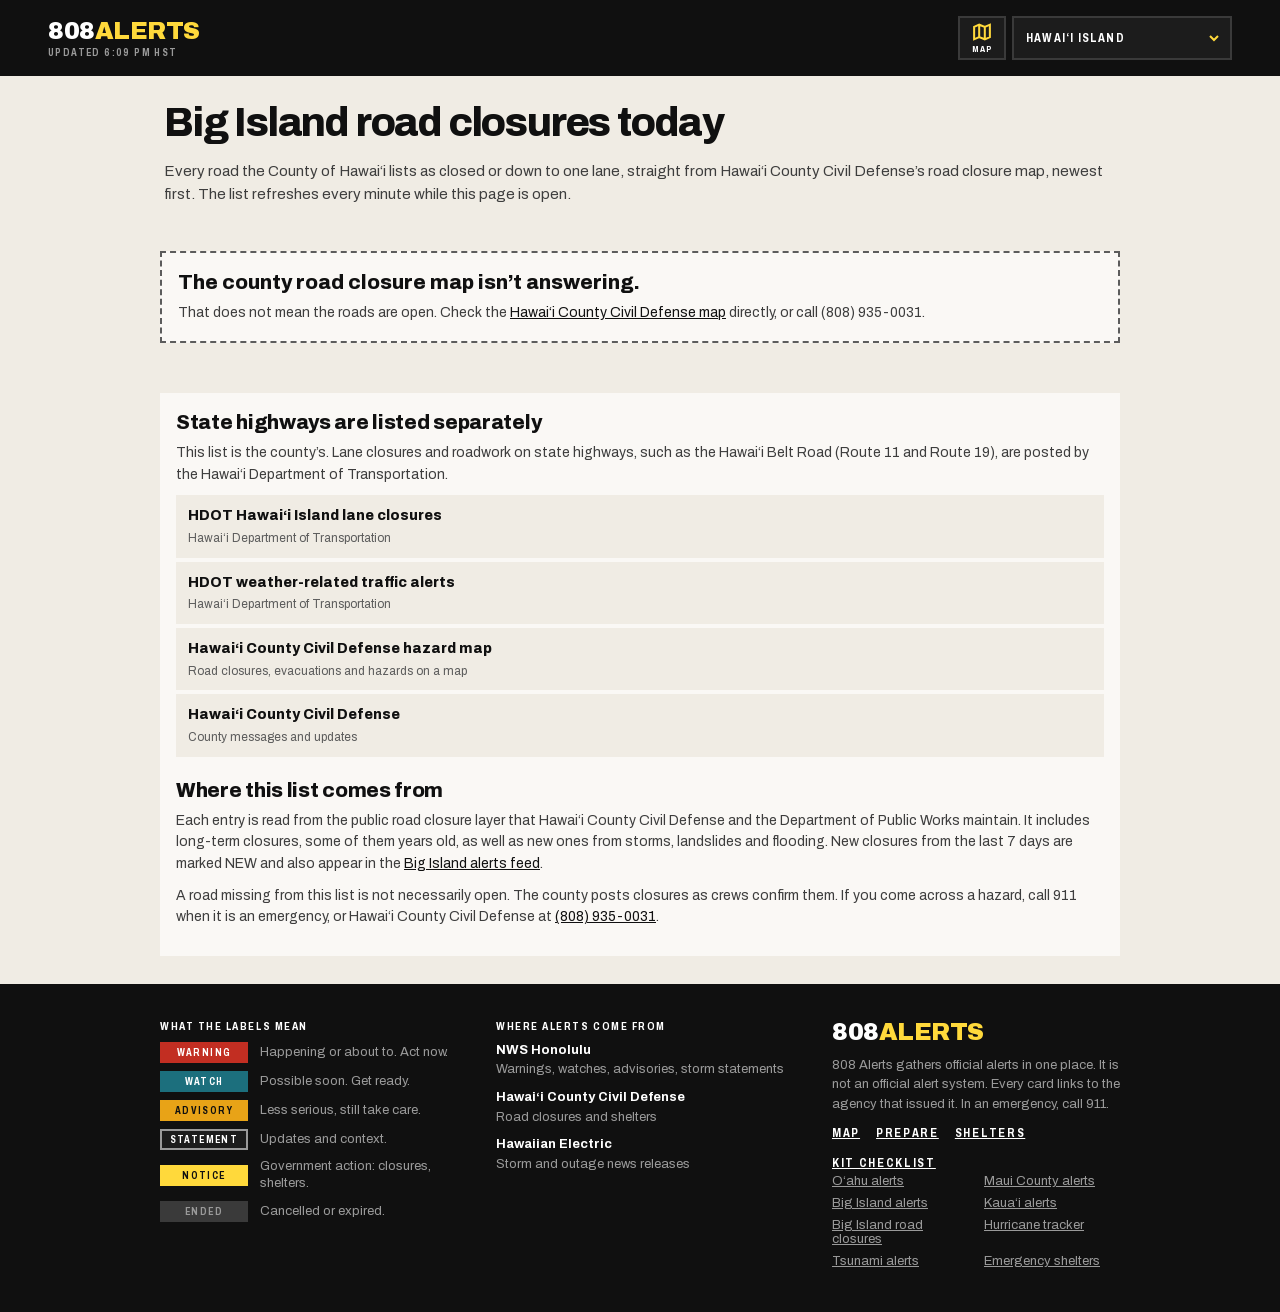
==== big-island-road-closures/index.html @ 9dc6ea48 "Add the home page hero: split-flap status word, NWS wind-window countdown, satellite loop, county bo" ====
<!doctype html>
<html lang="en" data-page="roads" data-island="HAW">
<head>
<meta charset="utf-8">
<meta name="viewport" content="width=device-width, initial-scale=1, viewport-fit=cover">
<title>Big Island Road Closures Today: Live List (Hawaiʻi Island) · 808 Alerts</title>
<meta name="description" content="Big Island road closures today: every road Hawaiʻi County lists as closed or down to one lane, with reasons, locations and alternate routes, updated live from Hawaiʻi County Civil Defense.">
<meta name="theme-color" content="#101010">
<link rel="canonical" href="https://808alerts.com/big-island-road-closures/">
<link rel="icon" type="image/png" href="[data-uri]">
<meta property="og:image" content="https://808alerts.com/og-image.png">
<meta property="og:type" content="website">
<meta property="og:site_name" content="808 Alerts">
<meta property="og:url" content="https://808alerts.com/big-island-road-closures/">
<meta property="og:title" content="Big Island Road Closures Today: Live List (Hawaiʻi Island) · 808 Alerts">
<meta property="og:description" content="Big Island road closures today: every road Hawaiʻi County lists as closed or down to one lane, with reasons, locations and alternate routes, updated live from Hawaiʻi County Civil Defense.">
<meta name="twitter:card" content="summary">
<meta name="twitter:title" content="Big Island Road Closures Today: Live List (Hawaiʻi Island) · 808 Alerts">
<meta name="twitter:description" content="Big Island road closures today: every road Hawaiʻi County lists as closed or down to one lane, with reasons, locations and alternate routes, updated live from Hawaiʻi County Civil Defense.">
<meta name="twitter:image" content="https://808alerts.com/og-image.png">
<script type="application/ld+json">
{"@context": "https://schema.org", "@type": "WebPage", "name": "Big Island road closures today", "url": "https://808alerts.com/big-island-road-closures/", "description": "Big Island road closures today: every road Hawaiʻi County lists as closed or down to one lane, with reasons, locations and alternate routes, updated live from Hawaiʻi County Civil Defense.", "inLanguage": "en"}
</script>
<style>
@font-face{
  font-family:Archivo;
  font-style:normal;
  font-weight:400 900;
  font-stretch:77% 100%;
  font-display:swap;
  src:url([data-uri]) format("woff2");
}
:root{
  --ink:#101010;--ink2:#1c1c1c;--surface:#faf8f5;--surface2:#f0ece4;--line:#e6e1d9;
  --accent:#ffd93b;--warn:#c22e22;--advis:#e8a317;--watch:#1c6f7d;
  --muted:#9a9a9a;--muted3:#5c5c5c;--body:#3d3d3d;--land:#d6cfc2;--edge:#3a3a3a;
}
*{box-sizing:border-box}
html{-webkit-text-size-adjust:100%}
body{margin:0;background:var(--surface2);color:var(--ink);font-family:Archivo,system-ui,-apple-system,"Segoe UI",sans-serif;font-stretch:100%}
a{color:var(--ink)}
button,select{font:inherit;color:inherit;cursor:pointer}
:focus-visible{outline:2px solid var(--accent);outline-offset:2px}
.sr{position:absolute;width:1px;height:1px;overflow:hidden;clip:rect(0 0 0 0);white-space:nowrap}
.n{font-stretch:77%;font-weight:700;letter-spacing:.14em}
[hidden]{display:none!important}

/* header */
.bar{background:var(--ink);padding:12px 16px;display:flex;align-items:center;justify-content:space-between;gap:12px;position:sticky;top:0;z-index:5}
.brand{display:flex;flex-direction:column;gap:5px;text-decoration:none}
.wm{font-weight:900;font-size:20px;letter-spacing:-.02em;line-height:1}
.wm b{color:#fff;font-weight:900}.wm i{color:var(--accent);font-style:normal}
.upd{font-size:10px;color:var(--muted);line-height:1}
.hr{display:flex;align-items:center;gap:6px}
.mapbtn{min-height:44px;min-width:48px;padding:0 10px;border:2px solid var(--edge);background:var(--ink2);color:#fff;text-decoration:none;display:flex;flex-direction:column;align-items:center;justify-content:center;gap:3px;font-size:9px;letter-spacing:.12em}
.mapbtn svg{color:var(--accent)}
.mapbtn:hover{border-color:var(--accent)}
.pick{position:relative}
.pick select{appearance:none;-webkit-appearance:none;min-height:44px;width:152px;padding:0 34px 0 12px;background:var(--ink2);color:#fff;border:2px solid var(--edge);border-radius:0;font-stretch:77%;font-weight:700;font-size:12px;letter-spacing:.1em}
.pick svg{position:absolute;right:12px;top:50%;margin-top:-6px;pointer-events:none}
.back{min-height:44px;display:flex;align-items:center;gap:8px;color:#fff;text-decoration:none;font-size:12px}

/* banners */
.banner{background:var(--advis);color:var(--ink);padding:12px 16px;display:flex;flex-direction:column;gap:4px;font-size:13px;line-height:1.45}
.banner strong{font-weight:800;letter-spacing:.04em}
.banner a{font-weight:800}

/* feed */
main{padding:0 12px 28px;display:flex;flex-direction:column;gap:10px;max-width:960px;margin:0 auto}
.rule{display:flex;align-items:center;gap:10px;padding:14px 4px 0}
.rule span:first-child{font-size:11px;white-space:nowrap}
.rule span:last-child{flex-grow:1;height:2px;background:var(--ink);display:block}
.rule.red span:first-child{color:var(--warn)}.rule.red span:last-child{background:var(--warn)}
.group{display:flex;flex-direction:column;gap:10px}

.card{background:var(--surface);display:flex;flex-direction:column}
.card.ended{opacity:.62}
.card.ended h2{color:var(--muted3);text-decoration:line-through;text-decoration-thickness:2px}
.card.pin{outline:3px solid var(--warn);outline-offset:-3px}
.c-top{padding:12px 14px 0;display:flex;align-items:flex-start;justify-content:space-between;gap:12px}
.c-id{display:flex;flex-direction:column;gap:8px;min-width:0}
.c-ev{display:flex;flex-wrap:wrap;align-items:center;gap:8px}
.tag{padding:3px 7px;font-size:11px;border:2px solid transparent;line-height:1.1;display:inline-block}
.t-WARNING{background:var(--warn);color:#fff;border-color:var(--warn)}
.t-WATCH{background:var(--watch);color:#fff;border-color:var(--watch)}
.t-ADVISORY{background:var(--advis);color:var(--ink);border-color:var(--advis)}
.t-STATEMENT{background:var(--surface);color:var(--ink);border-color:var(--ink)}
.t-NOTICE{background:var(--ink);color:var(--accent);border-color:var(--ink)}
.t-ENDED{background:var(--line);color:var(--muted3);border-color:var(--line)}
.ev{font-weight:800;font-size:13px;text-transform:uppercase}
.when{font-size:12px;color:var(--muted3);display:flex;flex-wrap:wrap;align-items:center;gap:6px}
.when b{color:var(--ink);font-weight:800}
.stale{background:var(--advis);color:var(--ink);padding:2px 6px;font-size:10px;letter-spacing:.1em}
.loc{display:flex;flex-direction:column;align-items:flex-end;gap:4px;flex-shrink:0;width:100px;color:var(--ink);text-decoration:none}
.loc:hover svg{outline:2px solid var(--accent);outline-offset:2px}
.loc svg{display:block;width:96px;height:64px}
.loc span{font-size:9px;letter-spacing:.1em;line-height:1.2;text-align:right}
.c-body{padding:8px 14px 14px;display:flex;flex-direction:column;gap:8px}
.card h2{margin:0;font-weight:800;font-size:20px;line-height:1.15;letter-spacing:-.015em}
.card h2 a{color:inherit;text-decoration:none}
.card h2 a:hover{text-decoration:underline;text-decoration-thickness:2px}
.card p{margin:0;font-size:14px;line-height:1.5;color:var(--body)}
.area{font-size:12px;line-height:1.4;color:var(--muted3)}
.band{padding:9px 14px;font-size:13px;line-height:1.4}
.band b{font-weight:800}
.band.red{background:var(--warn);color:#fff}
.band.amb{background:var(--advis);color:var(--ink)}
.c-foot{border-top:2px solid var(--line);padding:10px 14px;display:flex;align-items:center;gap:10px}
.c-meta{display:flex;flex-direction:column;gap:2px;min-width:0}
.c-meta .ag{font-size:11px;letter-spacing:.12em}
.c-meta span{font-size:11px;color:var(--muted3)}
.c-meta .until{color:var(--ink);font-weight:700}
.src{margin-left:auto;min-height:40px;padding:0 12px;background:var(--accent);color:var(--ink);text-decoration:none;display:flex;align-items:center;gap:6px;font-weight:800;font-size:11px;letter-spacing:.08em;white-space:nowrap;border:0;border-radius:0}
.more{min-height:44px;margin-top:8px;background:transparent;border:2px solid var(--ink);border-radius:0;font-weight:800;font-size:12px;letter-spacing:.08em}
.note{padding:12px 4px 0;font-size:13px;line-height:1.5;color:var(--body)}

.empty{background:var(--surface);border:2px dashed var(--muted3);padding:18px 16px;display:flex;flex-direction:column;gap:8px;margin-top:12px}
.empty h2{margin:0;font-weight:800;font-size:20px;line-height:1.15}
.empty p{margin:0;font-size:14px;line-height:1.5;color:var(--body)}
.quiet{background:var(--surface);padding:22px 18px 20px;display:flex;flex-direction:column;gap:14px;margin-top:12px}
.quiet svg{width:100%;height:auto;max-width:420px}
.quiet .k{display:flex;align-items:center;gap:8px;color:var(--watch);font-size:11px}
.quiet .k i{width:10px;height:10px;background:var(--watch);display:block}
.quiet h2{margin:0;font-weight:800;font-size:30px;line-height:1.05;letter-spacing:-.03em}
.quiet p{margin:0;font-size:14px;line-height:1.5;color:var(--body)}
.loading{padding:40px 8px;font-size:14px;color:var(--muted3)}

.tiles{display:flex;flex-direction:column;gap:4px}
.tile{background:var(--surface);padding:16px;min-height:44px;display:flex;align-items:center;gap:12px;text-decoration:none;color:var(--ink)}
.tile span{display:flex;flex-direction:column;gap:3px;flex-grow:1}
.tile b{font-weight:800;font-size:17px;letter-spacing:-.01em}
.tile small{font-size:13px;color:var(--muted3);line-height:1.35}

/* detail */
.d-head{background:var(--surface);display:flex;flex-direction:column;margin-top:12px}
.d-in{padding:16px 16px 0;display:flex;flex-direction:column;gap:12px}
.d-head h1{margin:0;font-weight:800;font-size:28px;line-height:1.06;letter-spacing:-.03em}
.facts{display:grid;grid-template-columns:repeat(2,minmax(0,1fr));gap:10px 14px;font-size:13px;line-height:1.35}
.facts div{display:flex;flex-direction:column;gap:2px}
.facts span{font-size:10px;color:var(--muted3)}
.facts b{font-weight:800}
.d-head p{margin:0;font-size:15px;line-height:1.5;color:var(--body)}
.acts{padding:14px 16px 16px;display:grid;grid-template-columns:repeat(2,minmax(0,1fr));gap:6px}
.acts .src{margin:0;min-height:44px;justify-content:center;font-size:12px;grid-column:1/-1}
.mapl{min-height:44px;background:var(--surface);color:var(--ink);border:2px solid var(--ink);text-decoration:none;display:flex;align-items:center;justify-content:center;gap:8px;font-weight:800;font-size:12px;letter-spacing:.08em}
.share{min-height:44px;background:var(--ink);color:#fff;border:0;border-radius:0;display:flex;align-items:center;justify-content:center;gap:8px;font-weight:800;font-size:12px;letter-spacing:.08em}
.panel{background:var(--surface);padding:14px;display:flex;flex-direction:column;gap:14px}
.panel>p{margin:0;font-size:13px;line-height:1.45;color:var(--body)}
.zones{display:grid;grid-template-columns:repeat(2,minmax(0,1fr));gap:4px}
.zones button{min-height:52px;padding:8px 10px;border:2px solid var(--line);border-radius:0;background:var(--surface);text-align:left;display:flex;flex-direction:column;justify-content:center;gap:2px}
.zones button b{font-weight:800;font-size:12px;line-height:1.2}
.zones button span{font-size:9px;color:var(--muted3)}
.zones button[aria-pressed=true]{background:var(--ink);color:#fff;border-color:var(--ink)}
.zones button[aria-pressed=true] span{color:var(--accent)}
.threats{display:flex;flex-direction:column;border-top:2px solid var(--ink)}
.threats .zt{padding:12px 0 4px;display:flex;flex-direction:column;gap:2px}
.threats .zt b{font-weight:800;font-size:18px}
.threats .zt span{font-size:12px;color:var(--muted3)}
.thr{padding:12px 0;border-bottom:2px solid var(--line);display:flex;flex-direction:column;gap:6px}
.thr .h{display:flex;align-items:center;gap:10px}
.thr .h span:first-child{font-size:11px;flex-grow:1}
.bars{display:flex;gap:3px}
.bars i{width:18px;height:8px;display:block;background:var(--line)}
.bars i.on{background:var(--ink)}
.thr b{font-weight:800;font-size:15px}
.thr small{font-size:13px;line-height:1.4;color:var(--body)}
.fine{margin:0;font-size:12px;line-height:1.45;color:var(--muted3)}
.rows{background:var(--surface);padding:4px 14px;display:flex;flex-direction:column}
.rows div{padding:12px 0;border-bottom:2px solid var(--line);display:grid;grid-template-columns:76px minmax(0,1fr);gap:10px;font-size:14px;line-height:1.45}
.rows div:last-child{border-bottom:0}
.rows div>span:first-child{font-weight:800}
.rows .n{font-size:11px;padding-top:2px;font-weight:700}
.full{background:var(--surface);padding:0 14px}
.full summary{min-height:44px;display:flex;align-items:center;font-weight:800;font-size:12px;letter-spacing:.08em;cursor:pointer}
.full pre{white-space:pre-wrap;font-family:inherit;font-size:13px;line-height:1.5;color:var(--body);margin:0 0 14px}
.rel{background:var(--surface);padding:12px 14px;display:flex;flex-direction:column;gap:5px;text-decoration:none;color:var(--ink)}
.rel .h{display:flex;align-items:center;gap:8px}
.rel .h .tag{font-size:10px;padding:2px 6px}
.rel .h time{margin-left:auto;font-size:12px;color:var(--muted3)}
.rel b{font-size:14px;font-weight:700;line-height:1.3}

/* footer */
footer.site{background:var(--ink);color:var(--muted);padding:24px 20px 32px}
.f-in{max-width:960px;margin:0 auto;display:flex;flex-direction:column;gap:28px}
.f-in h3{margin:0 0 10px;font-size:11px;color:#fff;font-weight:700}
.legend{display:grid;grid-template-columns:88px minmax(0,1fr);gap:8px 12px;align-items:center;font-size:13px;line-height:1.35}
.legend .tag{font-size:10px;text-align:center}
.legend .t-STATEMENT{background:var(--ink2);color:#fff;border-color:var(--muted)}
.legend .t-NOTICE{background:var(--accent);color:var(--ink);border-color:var(--accent)}
.legend .t-ENDED{background:var(--edge);color:var(--muted);border-color:var(--edge)}
.srcs{display:flex;flex-direction:column;gap:10px;font-size:13px;line-height:1.35}
.srcs div{display:flex;flex-direction:column;gap:2px}
.srcs b{color:#fff;font-weight:700}
.about p{margin:12px 0;font-size:13px;line-height:1.5}
.links{display:flex;flex-wrap:wrap;gap:16px;font-size:12px}
.links a{color:#fff}
.more-l{display:grid;grid-template-columns:repeat(2,minmax(0,1fr));gap:8px 16px;font-size:13px;margin-top:4px}
.more-l a{color:var(--muted)}
.more-l a:hover{color:#fff}

@media (min-width:900px){
  .bar{padding:16px 48px}
  .wm{font-size:24px}
  .pick select{width:220px}
  main{padding:8px 0 40px;width:960px}
  .card{display:grid;grid-template-columns:124px minmax(0,1fr) 156px;grid-auto-rows:auto}
  .card .c-top{display:contents}
  .card .c-id{grid-column:1;grid-row:1/span 6;padding:18px 16px;border-right:2px solid var(--line);gap:10px}
  .card .c-ev{flex-direction:column;align-items:flex-start;order:2;gap:6px}
  .card .when{order:1;flex-direction:column;align-items:flex-start;gap:4px}
  .card .when b{font-size:20px;letter-spacing:-.01em;line-height:1;display:block;margin-bottom:4px}
  .card .when .dot{display:none}
  .card .loc{grid-column:3;grid-row:1/span 6;width:auto;padding:18px 16px;border-left:2px solid var(--line);align-items:center}
  .card .loc svg{width:132px;height:88px}
  .card .loc span{text-align:center;font-size:10px}
  .card .c-body,.card .band,.card .c-foot{grid-column:2}
  .card .c-foot{align-self:end}
  .card h2{font-size:24px}
  .card p{font-size:15px;line-height:1.55}
  .c-body{padding:18px 22px 16px;gap:10px}
  .band{padding:10px 22px}
  .c-foot{margin-top:auto;padding:10px 22px}
  .tiles{display:grid;grid-template-columns:repeat(3,minmax(0,1fr));gap:12px}
  .zones{grid-template-columns:repeat(4,minmax(0,1fr))}
  .detail main{width:720px}
  .f-in{display:grid;grid-template-columns:repeat(3,minmax(0,1fr));gap:48px}
  footer.site{padding:36px 48px 44px}
  .banner{padding:12px 48px}
}

/* SEO pass, 2026-09-24: page heading, about block, island guides, road closures */
.kick{max-width:960px;margin:0 auto;padding:14px 16px 0;font-size:10px;color:var(--muted3);font-weight:700}
.morel{font-size:13px;font-weight:700;color:var(--ink)}
.aboutfeed{max-width:960px;margin:8px auto 0;padding:0 12px}
.aboutfeed>div,.guide{background:var(--surface);padding:18px 16px}
.aboutfeed h2,.guide h2{margin:0 0 8px;font-weight:800;font-size:20px;letter-spacing:-.015em;line-height:1.15}
.aboutfeed p,.guide p{margin:0 0 10px;font-size:14px;line-height:1.55;color:var(--body)}
.aboutfeed p b{color:var(--ink)}
#now p{background:var(--surface2);padding:10px 12px;margin:12px 0 0}
.guide{max-width:960px;margin:10px auto 0;padding:18px 16px}
.guidewrap{max-width:960px;margin:0 auto;padding:0 12px 28px}
.guide h2{margin-top:22px}
.guide h2:first-child{margin-top:0}
.guide ul{margin:0 0 12px;padding-left:18px;font-size:14px;line-height:1.55;color:var(--body)}
.guide ul.links{list-style:none;padding:0;display:flex;flex-direction:column;gap:4px}
.guide ul.links li{background:var(--surface2);padding:10px 12px}
.guide ul.links a{font-weight:800;color:var(--ink);text-decoration:none;display:flex;flex-direction:column;gap:2px}
.guide ul.links a:hover{text-decoration:underline}
.guide .p{font-weight:400;font-size:12px;color:var(--muted3)}
.guide .meta{display:block;font-size:12px;color:var(--muted3);margin-top:3px}
.guide ul.links .meta a{display:inline;font-weight:400;color:var(--muted3);text-decoration:underline}
.guide .warnbox{background:var(--warn);color:#fff;padding:10px 12px;font-size:13px;line-height:1.45;margin:12px 0}
.guide .note{background:var(--surface2);padding:10px 12px}
.guide .cta{display:inline-flex;align-items:center;min-height:44px;padding:0 14px;background:var(--accent);color:var(--ink);font-weight:800;font-size:12px;letter-spacing:.08em;text-decoration:none;margin-top:6px}
.page{padding:12px 12px 28px}
.page>h1{margin:14px 4px 6px;font-weight:800;font-size:30px;line-height:1.05;letter-spacing:-.03em}
.page>.lead{margin:0 4px 14px;font-size:15px;line-height:1.5;color:var(--body)}
.count{margin:0 4px 10px;font-size:13px;color:var(--body)}
.roads{display:flex;flex-direction:column;gap:6px}
.road{background:var(--surface);padding:14px;display:flex;flex-direction:column;gap:6px}
.road.new{outline:2px solid var(--ink);outline-offset:-2px}
.r-h{display:flex;flex-wrap:wrap;align-items:center;gap:6px}
.r-h .dist{font-size:10px;color:var(--muted3);margin-left:4px}
.road h2{margin:0;font-weight:800;font-size:18px;line-height:1.2;display:flex;flex-direction:column;gap:2px}
.road h2 span{font-weight:600;font-size:14px;color:var(--body)}
.road p{margin:0;font-size:14px;line-height:1.45;color:var(--body)}
.road .alt{font-size:13px;color:var(--muted3)}
.road .since{font-size:12px;color:var(--muted3)}
@media (min-width:900px){
  .kick{padding:18px 0 0}
  .aboutfeed,.guidewrap{padding-left:0;padding-right:0}
  .page{width:960px;margin:0 auto;padding:12px 0 40px}
  .page>h1{font-size:40px}
  .roads{display:grid;grid-template-columns:repeat(2,minmax(0,1fr));gap:10px}
}
.road .onmap{font-size:13px;font-weight:700;color:var(--ink)}

/* Hero, 2026-11-02: split-flap status word, NWS wind-window countdown,
   GOES-West satellite loop, county board. Design: docs/hero-design/. */
.hero{background:var(--ink);color:var(--surface)}
.h-st{padding:24px 16px 28px}
.h-in{container-type:inline-size;display:flex;flex-direction:column;gap:16px;max-width:680px}
.h-k{display:flex;align-items:center;gap:8px;font-size:11px;color:#bdb6aa}
.h-k i{width:10px;height:10px;display:block;background:#5c5c5c}
.hw{margin:0}
.flaps{display:grid;grid-template-columns:repeat(var(--n),minmax(0,72px));gap:4px}
.fl{position:relative;display:flex;align-items:center;justify-content:center;font-weight:800;font-stretch:77%;line-height:1;background:#2b2b2b;color:var(--surface)}
.fl::after{content:"";position:absolute;left:0;right:0;top:50%;height:2px;margin-top:-1px;background:var(--ink);opacity:.45}
.flaps .gap{display:block}
.hw .fl{aspect-ratio:72/112;font-size:min(92px,calc((100cqw - (var(--n) - 1) * 4px) / var(--n) * 1.25))}
.lv-WARNING .fl,.h-k i.lv-WARNING{background:var(--warn);color:#fff}
.lv-WATCH .fl,.h-k i.lv-WATCH{background:var(--watch);color:#fff}
.lv-ADVISORY .fl,.lv-UNKNOWN .fl,.h-k i.lv-ADVISORY,.h-k i.lv-UNKNOWN{background:var(--advis);color:var(--ink)}
.lv-STATEMENT .fl,.h-k i.lv-STATEMENT{background:var(--surface);color:var(--ink)}
.h-k i.lv-QUIET{background:var(--surface)}
.lv-CHECKING .fl{color:var(--muted)}
.h-sum{margin:0;font-size:19px;line-height:1.3;font-weight:600}
.h-chk{margin:0;font-size:13px;line-height:1.5;color:#bdb6aa}
.h-chk a{color:var(--accent)}
.h-cd{border-top:2px solid #333;padding-top:18px;display:flex;flex-direction:column;gap:12px}
.h-cdl{font-size:11px;line-height:1.4;color:var(--accent)}
.h-cdn{display:flex;align-items:flex-end;gap:8px}
.cdf{grid-template-columns:repeat(var(--n),40px);gap:3px}
.cdf .fl{height:56px;font-size:46px;background:var(--accent);color:var(--ink)}
.cdf .fl::after{opacity:.3}
.h-cdn .u{font-size:14px;padding-bottom:4px}
.h-cdnote{margin:0;font-size:12px;line-height:1.5;color:#bdb6aa}
.h-ready{display:flex;flex-wrap:wrap;gap:8px}
.h-ready a{min-height:44px;padding:0 16px;display:inline-flex;align-items:center;border:2px solid var(--accent);color:var(--accent);text-decoration:none;font-size:12px}
.h-ready a.pri,.h-btns .pri{background:var(--accent);color:var(--ink)}
.h-sat{margin:0;position:relative;height:260px;background:#0b1a2a;overflow:hidden}
.frames img{position:absolute;top:0;left:0;width:100%;height:100%;object-fit:cover;opacity:0;transition:opacity .6s linear}
.frames img.on{opacity:1}
.h-chip{position:absolute;top:12px;left:12px;background:var(--ink);color:var(--surface);padding:7px 10px;font-size:10px;display:flex;gap:6px;align-items:center}
.h-chip i{width:7px;height:7px;background:var(--accent);display:block}
.h-bar{position:absolute;left:12px;right:12px;bottom:12px;display:flex;justify-content:space-between;align-items:flex-end;gap:8px}
.h-time{background:var(--ink);padding:6px 10px;display:flex;flex-direction:column;gap:1px;min-width:0}
.h-time b{font-size:13px;font-weight:800}
.h-time span{font-size:10px;color:#bdb6aa}
.h-btns{display:flex;gap:6px;flex-shrink:0}
.h-btns button,.h-btns a{min-height:44px;padding:0 12px;display:inline-flex;align-items:center;background:var(--ink);color:var(--accent);border:2px solid var(--accent);border-radius:0;text-decoration:none;font-size:11px}
.h-btns a.pri{display:none}
.cty{max-width:1200px;margin:0 auto;padding:4px 12px 0}
.cty-g{display:flex;flex-direction:column;gap:6px;margin-top:10px}
.ct{background:var(--surface);border:2px solid var(--ink);text-decoration:none;color:var(--ink);display:grid;grid-template-columns:72px minmax(0,1fr);grid-template-areas:"svg h" "svg mf" "svg d";column-gap:12px;row-gap:6px;padding:12px}
.ct:hover,.ct.cur{box-shadow:inset 0 -6px 0 var(--accent)}
.ct-h{grid-area:h;display:flex;justify-content:space-between;gap:8px;font-size:12px;font-weight:800}
.ct svg{grid-area:svg;width:72px;height:56px;align-self:center}
.mf{grid-area:mf}
.mf .flaps{grid-template-columns:repeat(var(--n),17px);gap:2px}
.mf .fl{height:26px;font-size:19px}
.mf .fl::after{height:1px;opacity:.25}
.mf.lv-NONE .fl,.mf.lv-CHECKING .fl{background:var(--line);color:var(--ink)}
.ct-d{grid-area:d;display:flex;flex-direction:column;gap:2px}
.ct-d b{font-size:14px;line-height:1.35;font-weight:700}
.ct-d span{font-size:12px;color:var(--muted3)}
@media (prefers-reduced-motion:reduce){.frames img{transition:none}}
@media (min-width:900px){
  .hero{display:grid;grid-template-columns:minmax(0,52fr) minmax(0,48fr);min-height:600px}
  .h-st{padding:48px 56px 48px 48px}
  .h-in{gap:24px}
  .flaps{gap:6px}
  .hw .fl{font-size:min(92px,calc((100cqw - (var(--n) - 1) * 6px) / var(--n) * 1.25))}
  .h-k{font-size:12px}
  .h-sum{font-size:24px}
  .h-chk{font-size:14px}
  .h-cdl{font-size:12px}
  .cdf{grid-template-columns:repeat(var(--n),52px);gap:4px}
  .cdf .fl{height:72px;font-size:60px}
  .h-cdn .u{font-size:16px;padding-bottom:6px}
  .h-cdnote{font-size:13px}
  .h-sat{height:auto;min-height:600px}
  .h-chip{top:20px;left:20px;font-size:11px;padding:9px 12px}
  .h-bar{left:20px;right:20px;bottom:20px}
  .h-time b{font-size:15px}
  .h-btns button,.h-btns a{padding:0 16px;font-size:12px}
  .h-btns a.pri{display:inline-flex}
  .cty{padding:32px 48px 0}
  .cty-g{display:grid;grid-template-columns:repeat(4,minmax(0,1fr));gap:12px}
  .ct{grid-template-columns:minmax(0,1fr);grid-template-areas:"h" "svg" "mf" "d";row-gap:14px;padding:18px}
  .ct-h{font-size:14px}
  .ct svg{width:100%;height:96px}
  .mf .flaps{grid-template-columns:repeat(var(--n),20px)}
  .mf .fl{height:30px;font-size:22px}
}
.threats .zt span a{color:var(--muted3)}

</style>
</head>
<body>
<header class="bar">
<a class="brand" href="/" aria-label="808 Alerts home">
<span class="wm"><b>808</b><i>ALERTS</i></span>
<span class="upd n" id="upd">CHECKING…</span>
</a>
<a class="back n" id="back" href="/" hidden><svg width="14" height="14" viewBox="0 0 16 16" fill="none" stroke="#ffd93b" stroke-width="2" aria-hidden="true"><path d="M10 3L5 8l5 5"/></svg>ALL ALERTS</a>
<div class="hr">
<a class="mapbtn n" id="mapbtn" href="/map/" aria-label="Open the map"><svg width="18" height="18" viewBox="0 0 16 16" fill="none" stroke="currentColor" stroke-width="1.8" aria-hidden="true"><path d="M1 3.5l4.5-2 5 2 4.5-2v11l-4.5 2-5-2-4.5 2z M5.5 1.5v11 M10.5 3.5v11"/></svg>MAP</a>
<div class="pick" id="pick">
<label class="sr" for="island">Show alerts for</label>
<select id="island">
<option value="ALL">ALL ISLANDS</option>
<option value="KAU">KAUAʻI</option>
<option value="OAH">OʻAHU</option>
<option value="MAUCO">MAUI COUNTY</option>
<option value="HAW">HAWAIʻI ISLAND</option>
</select>
<svg width="12" height="12" viewBox="0 0 12 12" fill="none" stroke="#ffd93b" stroke-width="2" aria-hidden="true"><path d="M2 4l4 4 4-4"/></svg>
</div>
</div>
</header>
<div id="feedwrap">
<main class="page">
<h1>Big Island road closures today</h1>
<p class="lead">Every road the County of Hawaiʻi lists as closed or down to one lane, straight from Hawaiʻi County Civil Defense’s road closure map, newest first. The list refreshes every minute while this page is open.</p>
<div id="banners"></div>
<div id="roads"><!--SSR:ROADS--><div class="loading">Loading the county road closure list…</div><!--/SSR:ROADS--></div>
</main>
<div class="guidewrap"><section class="guide">
<h2>State highways are listed separately</h2>
<p>This list is the county’s. Lane closures and roadwork on state highways, such as the Hawaiʻi Belt Road (Route 11 and Route 19), are posted by the Hawaiʻi Department of Transportation.</p>
<ul class="links">
<li><a href="https://hidot.hawaii.gov/highways/roadwork/hawaii/" target="_blank" rel="noopener">HDOT Hawaiʻi Island lane closures<span class="p">Hawaiʻi Department of Transportation</span></a></li>
<li><a href="https://hidot.hawaii.gov/weather-traffic/" target="_blank" rel="noopener">HDOT weather-related traffic alerts<span class="p">Hawaiʻi Department of Transportation</span></a></li>
<li><a href="https://www.arcgis.com/apps/dashboards/5865229bcba74020992b372ef18b6f17" target="_blank" rel="noopener">Hawaiʻi County Civil Defense hazard map<span class="p">Road closures, evacuations and hazards on a map</span></a></li>
<li><a href="https://www.hawaiicounty.gov/departments/civil-defense" target="_blank" rel="noopener">Hawaiʻi County Civil Defense<span class="p">County messages and updates</span></a></li>
</ul>
<h2>Where this list comes from</h2>
<p>Each entry is read from the public road closure layer that Hawaiʻi County Civil Defense and the Department of Public Works maintain. It includes long-term closures, some of them years old, as well as new ones from storms, landslides and flooding. New closures from the last 7 days are marked NEW and also appear in the <a href="/hawaii-island-alerts/">Big Island alerts feed</a>.</p>
<p>A road missing from this list is not necessarily open. The county posts closures as crews confirm them. If you come across a hazard, call 911 when it is an emergency, or Hawaiʻi County Civil Defense at <a href="tel:8089350031">(808) 935-0031</a>.</p>
</section></div>
</div>
<div id="detail" hidden></div>
<footer class="site">
<div class="f-in">
<div>
<h3 class="n">WHAT THE LABELS MEAN</h3>
<div class="legend">
<span class="tag n t-WARNING">WARNING</span><span>Happening or about to. Act now.</span>
<span class="tag n t-WATCH">WATCH</span><span>Possible soon. Get ready.</span>
<span class="tag n t-ADVISORY">ADVISORY</span><span>Less serious, still take care.</span>
<span class="tag n t-STATEMENT">STATEMENT</span><span>Updates and context.</span>
<span class="tag n t-NOTICE">NOTICE</span><span>Government action: closures, shelters.</span>
<span class="tag n t-ENDED">ENDED</span><span>Cancelled or expired.</span>
</div>
</div>
<div>
<h3 class="n">WHERE ALERTS COME FROM</h3>
<div class="srcs">
<div><b>NWS Honolulu</b><span>Warnings, watches, advisories, storm statements</span></div>
<div><b>Hawaiʻi County Civil Defense</b><span>Road closures and shelters</span></div>
<div><b>Hawaiian Electric</b><span>Storm and outage news releases</span></div>
</div>
</div>
<div class="about">
<span class="wm"><b>808</b><i>ALERTS</i></span>
<p>808 Alerts gathers official alerts in one place. It is not an official alert system. Every card links to the agency that issued it. In an emergency, call 911.</p>
<div class="links n"><a href="/map/">MAP</a><a href="/hurricane-preparation-hawaii/">PREPARE</a><a href="/emergency-shelters-hawaii/">SHELTERS</a><a href="/hurricane-kit-checklist/">KIT CHECKLIST</a></div>
<nav class="more-l" aria-label="More from 808 Alerts"><a href="/oahu-alerts/">Oʻahu alerts</a><a href="/maui-alerts/">Maui County alerts</a><a href="/hawaii-island-alerts/">Big Island alerts</a><a href="/kauai-alerts/">Kauaʻi alerts</a><a href="/big-island-road-closures/">Big Island road closures</a><a href="/hurricane-tracker-hawaii/">Hurricane tracker</a><a href="/hawaii-tsunami-alerts/">Tsunami alerts</a><a href="/emergency-shelters-hawaii/">Emergency shelters</a></nav>
</div>
</div>
</footer>
<script>
(function () {
'use strict';

/* ---------- constants ---------- */
var TZ = 'Pacific/Honolulu';
var NWS_BASE = 'https://api.weather.gov';
var NWS_PAGE = 'https://www.weather.gov/hfo/';
var WORKER = 'https://808alerts-api.shauna-coy.workers.dev';
var HCCDA = 'https://services1.arcgis.com/C2LPusZs5OXNGFDn/arcgis/rest/services';
var HCCDA_DASH = 'https://www.arcgis.com/apps/dashboards/5865229bcba74020992b372ef18b6f17';
var HCCDA_PAGE = 'https://www.hawaiicounty.gov/departments/civil-defense';
/* The county's public Hazard Impact Map (the web map behind the dashboard above),
   opened in ArcGIS Map Viewer at a given spot: the closest official view of one
   closure or shelter, since the county publishes no page per item. */
var HCCDA_WEBMAP = '5a3b24e3f64c4ababdeecfadb9bdb9f8';
function countyMapAt(lon, lat, level) {
  return 'https://www.arcgis.com/apps/mapviewer/index.html?webmap=' + HCCDA_WEBMAP + '&center=' + (+lon).toFixed(5) + ',' + (+lat).toFixed(5) + '&level=' + (level || 15);
}
/* NWS publishes the text of every product it issues. The alert names its product
   (AWIPS id, e.g. TCVHFO for a hurricane watch), which gives a page with exactly
   what NWS issued. It shows the latest issuance of that product, so it is only
   used while the alert is still in effect. */
function nwsProductURL(awips) {
  var m = /^([A-Z0-9]{3})(HFO)$/.exec(awips || '');
  return m ? 'https://forecast.weather.gov/product.php?site=HFO&issuedby=HFO&product=' + m[1] : '';
}
var ZONE_COUNTY = { HAW: 'HIC001', OAH: 'HIC003', KAU: 'HIC007', NII: 'HIC007', MAU: 'HIC009', MOL: 'HIC009', LAN: 'HIC009', KAH: 'HIC009' };
function nwsZoneURL(zone) {
  var isl = (Z[zone] || [])[0];
  return /^HIZ/.test(zone) && isl ? 'https://forecast.weather.gov/showsigwx.php?warnzone=' + zone + '&warncounty=' + ZONE_COUNTY[isl] : '';
}
var WEEK = 7 * 864e5;
var REFRESH = 60e3;
var HISTORY_REFRESH = 10 * 60e3;
var SHELTER_STALE = 6 * 36e5;

var ISL_ORDER = ['NII', 'KAU', 'OAH', 'MOL', 'LAN', 'MAU', 'KAH', 'HAW'];
var ISL_NAME = { NII: 'NIʻIHAU', KAU: 'KAUAʻI', OAH: 'OʻAHU', MOL: 'MOLOKAʻI', LAN: 'LĀNAʻI', MAU: 'MAUI', KAH: 'KAHOʻOLAWE', HAW: 'HAWAIʻI ISLAND' };
var FILTER_NAME = { ALL: 'All islands', KAU: 'Kauaʻi', OAH: 'Oʻahu', MAUCO: 'Maui County', HAW: 'Hawaiʻi Island' };
var FILTER_PAGE = { ALL: '/', KAU: '/kauai-alerts/', OAH: '/oahu-alerts/', MAUCO: '/maui-alerts/', HAW: '/hawaii-island-alerts/' };
var FILTER_ISL = { KAU: ['KAU', 'NII'], OAH: ['OAH'], MAUCO: ['MAU', 'MOL', 'LAN', 'KAH'], HAW: ['HAW'] };
var COUNTY_AGENCY = {
  KAU: ['Kauaʻi Emergency Management Agency', 'https://www.kauai.gov/Government/Departments-Agencies/Emergency-Management-Agency'],
  OAH: ['Honolulu Department of Emergency Management', 'https://www.honolulu.gov/dem/'],
  MAUCO: ['Maui Emergency Management Agency', 'https://www.mauicounty.gov/2921/Emergency-Management-Agency'],
  HAW: ['Hawaiʻi County Civil Defense', HCCDA_PAGE]
};

/* NWS zone and county codes to islands. Verified against api.weather.gov/zones on 2026-09-23. */
var Z = {};
function zset(codes, isl) { codes.forEach(function (c) { Z[c] = isl; }); }
zset(['HIZ001'], ['NII']);
zset(['HIZ003', 'HIZ004', 'HIZ029', 'HIZ030', 'HIZ031'], ['KAU']);
zset(['HIZ006', 'HIZ007', 'HIZ009', 'HIZ010', 'HIZ011', 'HIZ032', 'HIZ033', 'HIZ034', 'HIZ035', 'HIZ036'], ['OAH']);
zset(['HIZ037', 'HIZ038', 'HIZ039', 'HIZ040', 'HIZ041'], ['MOL']);
zset(['HIZ015', 'HIZ042', 'HIZ043', 'HIZ044'], ['LAN']);
zset(['HIZ016'], ['KAH']);
zset(['HIZ017', 'HIZ018', 'HIZ022', 'HIZ045', 'HIZ046', 'HIZ047', 'HIZ048', 'HIZ049', 'HIZ050'], ['MAU']);
zset(['HIZ023', 'HIZ026', 'HIZ027', 'HIZ028', 'HIZ051', 'HIZ052', 'HIZ053', 'HIZ054'], ['HAW']);
zset(['HIC001'], ['HAW']); zset(['HIC003'], ['OAH']); zset(['HIC005'], ['MOL']);
zset(['HIC007'], ['KAU', 'NII']); zset(['HIC009'], ['MAU', 'MOL', 'LAN', 'KAH']);
zset(['PHZ110', 'PHZ111', 'PHZ112'], ['KAU', 'NII']); zset(['PHZ113'], ['KAU', 'OAH']);
zset(['PHZ114', 'PHZ115'], ['OAH']); zset(['PHZ116'], ['OAH', 'MOL']);
zset(['PHZ117', 'PHZ118'], ['MAU', 'MOL', 'LAN', 'KAH']); zset(['PHZ119'], ['MAU']);
zset(['PHZ120'], ['MAU', 'MOL']); zset(['PHZ121'], ['MAU', 'HAW']);
zset(['PHZ122', 'PHZ123', 'PHZ124'], ['HAW']);

/* Hawaiian spellings for place names the feeds publish without diacritics. */
var PLACES = [
  ['Mamalahoa', 'Māmalahoa'], ['Ookala', 'ʻŌʻōkala'], ['Pahoa', 'Pāhoa'], ['Naalehu', 'Nāʻālehu'], ['Pahala', 'Pāhala'],
  ['Milolii', 'Miloliʻi'], ['Waikoloa', 'Waikōloa'], ['Mahukona', 'Māhukona'], ['Hawi', 'Hāwī'], ['Honokaa', 'Honokaʻa'],
  ['Keaau', 'Keaʻau'], ['Kau', 'Kaʻū'], ['Hamakua', 'Hāmākua'], ['Waipio', 'Waipiʻo'], ['Laupahoehoe', 'Laupāhoehoe'],
  ['Kaalaiki', 'Kaʻalāiki'], ['Kahoolawe', 'Kahoʻolawe'], ['Lanai', 'Lānaʻi'], ['Molokai', 'Molokaʻi'], ['Kauai', 'Kauaʻi'],
  ['Oahu', 'Oʻahu'], ['Niihau', 'Niʻihau'], ['Haleakala', 'Haleakalā'], ['Kipahulu', 'Kīpahulu'], ['Waianae', 'Waiʻanae'],
  ['Koolau', 'Koʻolau'], ['Ewa', 'ʻEwa']
];
function place(s) {
  if (!s) return s;
  PLACES.forEach(function (p) { s = s.replace(new RegExp('\\b' + p[0] + '\\b', 'g'), p[1]); });
  return s;
}

var ISL_PATHS = {"HAW":"M116.8 75.2L117.0 74.1L118.9 72.2L120.1 72.0L121.3 69.7L122.9 68.3L123.2 66.9L121.5 64.5L121.2 63.4L121.1 60.7L121.8 59.8L123.6 60.0L125.4 60.8L125.7 61.6L127.9 62.7L129.4 63.9L130.5 63.8L133.0 64.6L136.9 66.5L138.1 67.0L140.3 68.5L141.9 70.0L143.6 71.9L143.3 73.1L143.4 75.4L144.2 75.6L145.8 75.3L146.4 76.8L146.3 78.2L148.5 80.3L150.7 81.2L151.2 81.8L150.8 82.9L149.5 84.2L147.8 85.4L146.4 86.8L144.2 87.7L142.2 88.9L140.2 89.4L138.6 89.0L137.8 89.2L136.0 90.9L134.4 91.5L133.1 92.7L131.7 93.2L130.5 94.6L130.6 95.5L129.8 96.4L129.4 97.9L127.4 99.5L125.9 98.0L123.7 96.6L121.5 95.9L120.6 93.5L121.1 90.6L121.4 86.8L120.5 84.2L120.6 83.0L119.7 82.7L119.2 79.8L118.5 78.1L117.6 77.9L116.8 75.2Z","MAU":"M99.1 40.6L99.6 38.8L100.7 37.4L102.1 37.3L103.4 38.1L104.4 40.1L105.3 41.3L107.7 40.6L109.5 39.7L112.1 40.2L112.1 40.6L113.7 41.9L114.7 42.3L115.2 43.3L118.3 44.3L118.8 45.1L118.8 46.4L118.0 47.5L116.7 48.5L116.1 48.4L114.4 49.3L113.0 49.1L110.1 50.4L108.0 50.6L106.3 50.0L105.6 44.7L104.9 44.2L103.6 44.8L101.0 43.5L99.7 42.0L99.1 40.6Z","KAH":"M99.0 52.0L99.7 51.3L102.5 49.8L103.5 50.6L103.1 51.7L103.6 52.1L102.3 52.6L101.8 52.2L100.0 52.8L99.0 52.0Z","LAN":"M89.1 41.1L89.8 40.4L91.1 40.2L93.7 40.7L95.4 42.2L96.2 43.5L95.3 45.2L93.4 45.9L91.7 46.0L91.0 44.5L90.7 42.7L89.3 41.9L89.1 41.1Z","MOL":"M82.3 35.2L82.9 33.9L83.8 33.2L83.6 31.7L85.3 31.8L85.6 32.1L90.9 32.9L91.9 32.0L92.3 33.1L94.5 33.4L97.1 32.9L98.8 33.6L98.0 35.0L96.2 36.2L94.3 36.8L90.8 36.0L88.2 35.2L86.8 35.5L83.9 35.7L82.3 35.2Z","OAH":"M55.6 21.2L59.9 21.0L61.2 19.8L61.6 18.9L62.8 17.7L64.2 17.3L64.8 18.0L65.4 19.7L67.4 21.8L67.8 23.2L67.4 23.5L67.7 24.7L69.5 26.1L69.8 24.7L71.0 24.7L70.6 26.3L71.3 27.0L71.2 27.7L72.9 29.5L71.7 30.4L70.7 29.9L68.6 30.7L68.0 30.0L66.3 29.2L63.8 28.9L60.9 29.5L60.2 29.4L59.5 27.2L58.4 26.4L58.3 25.6L56.9 23.9L56.9 22.4L55.6 21.2Z","KAU":"M14.1 7.9L14.2 6.9L15.3 6.0L15.7 4.7L19.0 2.9L19.8 2.2L22.0 2.7L22.3 2.1L23.9 2.3L24.7 2.0L26.2 2.5L27.2 3.4L27.7 4.6L27.7 5.7L26.6 7.3L26.7 10.0L26.3 10.7L23.5 12.7L22.7 12.3L19.2 12.0L17.4 10.2L15.0 9.5L14.1 7.9Z","NII":"M1.5 13.3L1.9 12.2L3.1 11.1L4.9 9.9L5.1 9.0L6.2 8.7L6.4 9.5L5.9 11.0L6.1 11.9L4.2 12.6L2.6 15.0L1.4 14.3L1.5 13.3Z"}
;

var TROPICAL_DEF = {
  'Hurricane Warning': 'Hurricane conditions are expected within the warning area. Rush preparations to completion.',
  'Hurricane Watch': 'Hurricane conditions are possible within the watch area. Get ready now.',
  'Tropical Storm Warning': 'Tropical storm conditions are expected within the warning area.',
  'Tropical Storm Watch': 'Tropical storm conditions are possible within the watch area.',
  'Storm Surge Warning': 'Life-threatening storm surge flooding is expected.',
  'Storm Surge Watch': 'Life-threatening storm surge flooding is possible.'
};
var IMPACT = { 'None': 0, 'Limited': 1, 'Elevated': 1, 'Significant': 2, 'Moderate': 2, 'Extensive': 3, 'High': 3, 'Devastating': 4, 'Catastrophic': 4, 'Devastating to Catastrophic': 4, 'Extreme': 4 };

/* ---------- utilities ---------- */
function $(s) { return document.querySelector(s); }
function esc(s) { return String(s == null ? '' : s).replace(/[&<>"']/g, function (c) { return { '&': '&amp;', '<': '&lt;', '>': '&gt;', '"': '&quot;', "'": '&#39;' }[c]; }); }
function store(k, v) { try { if (v === undefined) { var r = localStorage.getItem(k); return r ? JSON.parse(r) : null; } localStorage.setItem(k, JSON.stringify(v)); } catch (e) { return null; } }
var fmtTime = new Intl.DateTimeFormat('en-US', { timeZone: TZ, hour: 'numeric', minute: '2-digit' });
var fmtDay = new Intl.DateTimeFormat('en-US', { timeZone: TZ, weekday: 'short', month: 'short', day: 'numeric' });
var fmtWd = new Intl.DateTimeFormat('en-US', { timeZone: TZ, weekday: 'short' });
var fmtKey = new Intl.DateTimeFormat('en-CA', { timeZone: TZ, year: 'numeric', month: '2-digit', day: '2-digit' });
function tm(t) { return fmtTime.format(new Date(t)); }
function dayKey(t) { return fmtKey.format(new Date(t)); }
function dayLabel(t) {
  var k = dayKey(t), now = Date.now();
  var lbl = fmtDay.format(new Date(t)).replace(',', '').toUpperCase();
  if (k === dayKey(now)) return 'TODAY · ' + lbl;
  if (k === dayKey(now - 864e5)) return 'YESTERDAY · ' + lbl;
  return lbl;
}
function whenShort(t) {
  return dayKey(t) === dayKey(Date.now()) ? tm(t) : fmtWd.format(new Date(t)) + ' ' + tm(t);
}
function ago(t) {
  var m = Math.round((Date.now() - t) / 6e4);
  if (m < 1) return 'just now';
  if (m < 60) return m + ' min ago';
  var h = Math.round(m / 60);
  if (h < 24) return h + ' hr ago';
  var d = Math.round(h / 24);
  return d === 1 ? '1 day ago' : d + ' days ago';
}
var FETCH_HEADERS = {};
function setFetchHeaders(h) { FETCH_HEADERS = h || {}; }
function fetchJSON(url, ms) {
  var ctl = typeof AbortController !== 'undefined' ? new AbortController() : null;
  var timer = setTimeout(function () { if (ctl) ctl.abort(); }, ms || 15000);
  var hd = { Accept: 'application/geo+json, application/json' }; for (var k in FETCH_HEADERS) hd[k] = FETCH_HEADERS[k];
  // The time limit covers the whole response, body included, and a hard race
  // backs up the abort: a feed that answers and then stalls must not hold a
  // page (or Cloudflare's server render) open.
  var limit = ms || 15000;
  var work = fetch(url, { signal: ctl ? ctl.signal : undefined, headers: hd })
    .then(function (r) { if (!r.ok) throw new Error('HTTP ' + r.status); return r.json(); });
  var cap = new Promise(function (_, rej) { setTimeout(function () { rej(new Error('timeout')); }, limit + 500); });
  return Promise.race([work, cap]).then(function (v) { clearTimeout(timer); return v; }, function (e) { clearTimeout(timer); throw e; });
}
function uniq(a) { return a.filter(function (v, i) { return a.indexOf(v) === i; }); }
function clip(s, n) {
  s = (s || '').trim();
  if (s.length <= n) return s;
  var cut = s.slice(0, n), dot = cut.lastIndexOf('. ');
  return (dot > n * 0.5 ? cut.slice(0, dot + 1) : cut.replace(/\s+\S*$/, '') + '…');
}
function unwrap(s) { return (s || '').replace(/\r/g, '').replace(/([^\n])\n(?!\n|\*|-)/g, '$1 ').replace(/[ \t]+/g, ' ').trim(); }

/* ---------- state ---------- */
var S = {
  island: 'ALL', showEnded: false,
  nws: { status: 'loading', at: 0, active: [], history: [], historyAt: 0 },
  roads: { status: 'loading', at: 0, items: [] },
  shelters: { status: 'loading', at: 0, items: [], edited: 0 },
  heco: { status: 'loading', at: 0, items: [] },
  cards: [], checkedAt: 0
};

/* ---------- NWS ---------- */
function trimFeature(f) {
  var p = f.properties;
  return {
    id: p.id, sent: Date.parse(p.sent), expires: p.expires ? Date.parse(p.expires) : 0, ends: p.ends ? Date.parse(p.ends) : 0,
    event: p.event, type: p.messageType, status: p.status, area: p.areaDesc, ugc: (p.geocode && p.geocode.UGC) || [],
    refs: (p.references || []).map(function (r) { return r.identifier; }),
    nhead: (p.parameters && p.parameters.NWSheadline && p.parameters.NWSheadline[0]) || '',
    awips: (p.parameters && p.parameters.AWIPSidentifier && p.parameters.AWIPSidentifier[0]) || '',
    headline: p.headline || '', desc: p.description || '', instr: p.instruction || ''
  };
}
function loadNWS() {
  return fetchJSON(NWS_BASE + '/alerts/active?area=HI').then(function (d) {
    S.nws.active = d.features.map(trimFeature).filter(function (a) { return a.status === 'Actual'; });
    S.nws.status = 'ok'; S.nws.at = Date.now();
    store('808:nws', { at: S.nws.at, active: S.nws.active });
  }).catch(function () {
    var c = store('808:nws');
    if (c && c.active && (!S.nws.at || c.at > S.nws.at)) { S.nws.active = c.active; S.nws.at = c.at; }
    S.nws.status = 'fail';
  });
}
function loadNWSHistory() {
  if (Date.now() - S.nws.historyAt < HISTORY_REFRESH) return Promise.resolve();
  var start = new Date(Date.now() - WEEK).toISOString().replace(/\.\d+Z$/, 'Z');
  return fetchJSON(NWS_BASE + '/alerts?area=HI&start=' + start + '&limit=500', 25000).then(function (d) {
    S.nws.history = d.features.map(trimFeature).filter(function (a) { return a.status === 'Actual'; });
    S.nws.historyAt = Date.now();
  }).catch(function () { });
}

function levelOf(ev) {
  if (/Warning/i.test(ev)) return 'WARNING';
  if (/Watch/i.test(ev)) return 'WATCH';
  if (/Advisory/i.test(ev)) return 'ADVISORY';
  return 'STATEMENT';
}
function sentence(s, ev) {
  if (!s) return '';
  if (s !== s.toUpperCase()) return s;
  var t = s.toLowerCase().replace(/(^|[.!?]\s+)([a-z])/g, function (m, a, b) { return a + b.toUpperCase(); });
  t = t.replace(/\b(hurricane|tropical storm|tropical depression|post-tropical cyclone)\s+([a-z]+)/g, function (m, kind, name) {
    var common = ['watch', 'warning', 'force', 'conditions', 'is', 'remains', 'continues', 'will', 'has', 'and', 'or', 'expected', 'center', 'season', 'to', 'in', 'for', 'watches', 'warnings', 'local'];
    return common.indexOf(name) > -1 ? m : kind + ' ' + name.charAt(0).toUpperCase() + name.slice(1);
  });
  if (ev) t = t.replace(new RegExp(ev.toLowerCase(), 'g'), ev);
  var proper = ['Hawaii', 'Big Island', 'Maui', 'Oahu', 'Kauai', 'Molokai', 'Lanai', 'Niihau', 'Kahoolawe', 'Hilo', 'Kona', 'Kohala', 'Honolulu',
    'Monday', 'Tuesday', 'Wednesday', 'Thursday', 'Friday', 'Saturday', 'Sunday', 'January', 'February', 'March', 'April', 'May', 'June', 'July',
    'August', 'September', 'October', 'November', 'December', 'Hurricane', 'Tropical Storm', 'Watch', 'Warning', 'Advisory'];
  proper.forEach(function (w) { t = t.replace(new RegExp('\\b' + w.toLowerCase() + '\\b', 'g'), w); });
  t = t.replace(/\bhst\b/g, 'HST').replace(/\bnws\b/g, 'NWS');
  t = t.replace(/^(.)/, function (c) { return c.toUpperCase(); });
  return place(t);
}
function field(desc, key) {
  var m = new RegExp('\\*\\s*' + key + '\\.\\.\\.([\\s\\S]*?)(?=\\n\\s*\\n|\\n\\*|$)').exec(desc);
  return m ? unwrap(m[1]) : '';
}
function summary(a) {
  var d = a.desc || '';
  var what = field(d, 'WHAT'), impacts = field(d, 'IMPACTS');
  if (what) return clip(what + (impacts ? ' ' + impacts : ''), 300);
  var so = /SITUATION OVERVIEW\s*\n-+\s*\n([\s\S]*?)(\n\s*\n|$)/.exec(d);
  if (so) return clip(unwrap(so[1]), 320);
  if (/LOCATIONS AFFECTED/.test(d) && TROPICAL_DEF[a.event]) return TROPICAL_DEF[a.event] + ' Open for the danger ratings in your area.';
  if (TROPICAL_DEF[a.event]) return TROPICAL_DEF[a.event];
  var paras = d.split(/\n\s*\n/).map(unwrap).filter(function (p) { return p && p !== p.toUpperCase(); });
  return clip(paras[0] || '', 300);
}
function islandsOf(ugc) {
  var out = [];
  ugc.forEach(function (c) { (Z[c] || []).forEach(function (i) { if (out.indexOf(i) < 0) out.push(i); }); });
  return ISL_ORDER.filter(function (i) { return out.indexOf(i) > -1; });
}
function whereLabel(isl) {
  var set = function (a) { return a.every(function (x) { return isl.indexOf(x) > -1; }); };
  if (isl.length >= 7) return 'ALL ISLANDS';
  var maui = ['MAU', 'MOL', 'LAN'];
  var parts = [];
  var rest = isl.slice();
  if (set(maui)) { parts.push('MAUI COUNTY'); rest = rest.filter(function (x) { return maui.concat('KAH').indexOf(x) < 0; }); }
  if (rest.indexOf('KAU') > -1 && rest.indexOf('NII') > -1) rest = rest.filter(function (x) { return x !== 'NII'; });
  var names = rest.map(function (x) { return ISL_NAME[x]; });
  if (parts.length && names.indexOf('HAWAIʻI ISLAND') > -1) { names = names.filter(function (x) { return x !== 'HAWAIʻI ISLAND'; }); parts.unshift('HAWAIʻI ISLAND'); }
  return parts.concat(names).join(' + ') || 'HAWAIʻI';
}

function buildNWSCards() {
  var activeIds = {};
  S.nws.active.forEach(function (a) { activeIds[a.id] = true; });
  var all = {};
  S.nws.history.concat(S.nws.active).forEach(function (a) { all[a.id] = a; });
  var list = Object.keys(all).map(function (k) { return all[k]; }).filter(function (a) { return Date.now() - a.sent < WEEK || activeIds[a.id]; });

  // union-find threads over references
  var parent = {};
  function find(x) { while (parent[x] && parent[x] !== x) x = parent[x] = parent[parent[x]] || parent[x]; return x; }
  function union(a, b) { parent[a] = parent[a] || a; parent[b] = parent[b] || b; var ra = find(a), rb = find(b); if (ra !== rb) parent[ra] = rb; }
  list.forEach(function (a) {
    parent[a.id] = parent[a.id] || a.id;
    a.refs.forEach(function (r) { if (all[r]) union(a.id, r); });
  });
  var threads = {};
  list.forEach(function (a) {
    // storm statements carry no references; each new one replaces the last
    var key = a.event === 'Tropical Cyclone Local Statement' ? 'TCLS' : find(a.id);
    (threads[key] = threads[key] || []).push(a);
  });
  var now = Date.now();
  var th = Object.keys(threads).map(function (k) {
    var msgs = threads[k].sort(function (x, y) { return x.sent - y.sent; });
    var latest = msgs[msgs.length - 1];
    var cancelled = latest.type === 'Cancel';
    var end = latest.ends || latest.expires;
    var active = !cancelled && (activeIds[latest.id] || (S.nws.status !== 'ok' && end > now && S.nws.active.some(function (x) { return x.id === latest.id; })));
    return { msgs: msgs, latest: latest, first: msgs[0], active: !!active, cancelled: cancelled };
  });
  // drop threads where only a cancel message is visible and nothing else
  th = th.filter(function (t) { return !(t.cancelled && t.msgs.length === 1 && !t.latest.event); });

  // group threads that went out together (same event, same minute): one card, many zones
  var groups = {};
  th.forEach(function (t) {
    var k = t.latest.event + '|' + Math.floor(t.latest.sent / 6e4) + '|' + (t.active ? 1 : 0) + '|' + (t.cancelled ? 1 : 0);
    (groups[k] = groups[k] || []).push(t);
  });
  return Object.keys(groups).map(function (k) {
    var g = groups[k];
    var L = g[0].latest;
    var ugc = uniq([].concat.apply([], g.map(function (t) { return t.latest.ugc; })));
    var isl = islandsOf(ugc);
    var firstSent = Math.min.apply(null, g.map(function (t) { return t.first.sent; }));
    var active = g[0].active;
    var ended = !active;
    var zoneNames = uniq([].concat.apply([], g.map(function (t) { return t.latest.area.split(/;\s*/); }))).map(place);
    var where = field(L.desc, 'WHERE');
    var area = '';
    var hiz = ugc.filter(function (c) { return /^HIZ/.test(c); });
    if (hiz.length > 1 && hiz.length <= 10) area = hiz.length + ' zones: ' + zoneNames.join(', ');
    else if (hiz.length > 10) area = hiz.length + ' forecast zones';
    else if (where) area = clip(place(where), 140);
    else if (hiz.length === 1) area = zoneNames[0];
    var thread;
    if (L.event === 'Tropical Cyclone Local Statement') {
      var prev = g[0].msgs[g[0].msgs.length - 2];
      thread = prev ? 'Replaces the ' + whenShort(prev.sent) + ' statement' : 'Issued ' + whenShort(L.sent);
    } else if (g[0].msgs.length > 1) {
      thread = (L.type === 'Cancel' ? 'Cancelled ' : 'Updated ') + whenShort(L.sent) + ' · first issued ' + whenShort(firstSent);
    } else thread = 'Issued ' + whenShort(L.sent);
    var endT = L.ends || L.expires;
    var until;
    if (ended) until = L.type === 'Cancel' ? 'Cancelled' : 'Expired ' + (endT ? whenShort(endT) : '');
    else if (L.ends) until = 'Until ' + whenShort(L.ends);
    else if (/Hurricane|Tropical Storm|Storm Surge|Typhoon/.test(L.event) && /Watch|Warning/.test(L.event)) until = 'Until further notice';
    else if (L.event === 'Tropical Cyclone Local Statement') until = '';
    else until = L.expires ? 'Until ' + whenShort(L.expires) : '';
    var head = sentence(L.nhead, L.event) || (L.event + (ended ? '' : ' in effect'));
    if (L.type === 'Cancel' && !L.nhead) head = L.event + ' cancelled';
    return {
      src: 'nws', id: g.map(function (t) { return t.latest.id; }).sort()[0], ids: g.map(function (t) { return t.latest.id; }),
      threads: g, level: ended ? 'ENDED' : levelOf(L.event), baseLevel: levelOf(L.event), event: L.event,
      agency: 'NWS HONOLULU', t: L.sent, timed: true, isl: isl, where: whereLabel(isl), area: area,
      head: head, body: L.type === 'Cancel' ? 'This alert is no longer in effect.' : summary(L),
      thread: thread, until: until, active: active, url: (active && nwsProductURL(L.awips)) || NWS_PAGE, detail: true, stale: S.nws.status === 'fail'
    };
  });
}

/* ---------- Hawaiʻi County Civil Defense ---------- */
function loadRoads() {
  var q = HCCDA + '/Road_Closures_(HCCDA)_Public/FeatureServer/0/query?where=' + encodeURIComponent("Active='Active'") +
    '&outFields=OBJECTID,Name,District,Location,Mile_Marker,Road_Closure_Type,Reason,Notes,Alternate_Route,Start_Date,CreationDate&returnGeometry=true&outSR=4326&geometryPrecision=5&f=json';
  return fetchJSON(q).then(function (d) {
    if (d.error) throw new Error('arcgis');
    S.roads.items = (d.features || []).map(function (f) {
      var a = f.attributes, g = f.geometry, pt = null;
      var path = g && g.paths && g.paths[0];
      if (path && path.length) pt = path[Math.floor(path.length / 2)];
      else if (g && g.x != null) pt = [g.x, g.y];
      if (pt) { a._lon = pt[0]; a._lat = pt[1]; }
      return a;
    });
    S.roads.status = 'ok'; S.roads.at = Date.now();
  }).catch(function () { S.roads.status = 'fail'; });
}
function roadCards() {
  var now = Date.now();
  return S.roads.items.filter(function (r) {
    var t = r.Start_Date || r.CreationDate;
    return t && now - t < WEEK; // long-term closures stay on the county map, not in the feed
  }).map(function (r) {
    var t = Math.max(r.Start_Date || 0, 0) || r.CreationDate;
    var type = r.Road_Closure_Type || 'Closed';
    var lane = /lane/i.test(type);
    var loc = r.Location && !/^n\/?a$/i.test(r.Location) ? ' at ' + place(r.Location) : '';
    var alt = r.Alternate_Route && !/^(n\/?a|none)$/i.test(r.Alternate_Route) ? 'Alternate route: ' + place(r.Alternate_Route) + '.' : 'No alternate route listed.';
    var body = [r.Reason ? place(r.Reason).replace(/\.?$/, '.') : '', r.Notes ? place(r.Notes).replace(/\.?$/, '.') : '', alt].filter(Boolean).join(' ');
    return {
      src: 'roads', id: 'road-' + r.OBJECTID, level: 'NOTICE', event: lane ? 'Lane Closure' : 'Road Closed', agency: 'HAWAIʻI COUNTY CIVIL DEFENSE',
      t: t, timed: true, isl: ['HAW'], where: 'HAWAIʻI ISLAND', area: r.District ? place(r.District) + ' district' : '',
      head: place(r.Name) + ': ' + type.toLowerCase() + loc, body: body,
      thread: 'From the county road closure map', until: 'Until reopened', active: true, url: r._lon != null ? countyMapAt(r._lon, r._lat, 16) : HCCDA_DASH, more: ['All Big Island road closures', '/big-island-road-closures/']
    };
  });
}
function loadShelters() {
  var base = HCCDA + '/Emergency_Shelters_(HCCDA)_Public/FeatureServer/0';
  return Promise.all([
    fetchJSON(base + '/query?where=' + encodeURIComponent("Status='Open'") + '&outFields=Name,City,Animals&returnGeometry=false&f=json'),
    fetchJSON(base + '?f=json').catch(function () { return {}; })
  ]).then(function (r) {
    if (r[0].error) throw new Error('arcgis');
    S.shelters.items = (r[0].features || []).map(function (f) { return f.attributes; });
    var ei = r[1].editingInfo || {};
    S.shelters.edited = ei.dataLastEditDate || ei.lastEditDate || 0;
    S.shelters.status = 'ok'; S.shelters.at = Date.now();
  }).catch(function () { S.shelters.status = 'fail'; });
}
function shelterCards() {
  var s = S.shelters.items;
  if (!s.length) return [];
  var t = S.shelters.edited || S.shelters.at;
  var list = s.map(function (x) {
    var pets = x.Animals && !/^\s*$/.test(x.Animals) ? (/^none$/i.test(x.Animals.trim()) ? 'no pets' : 'pets: ' + x.Animals.trim().toLowerCase()) : '';
    return place(x.Name) + (x.City ? ' in ' + place(x.City) : '') + (pets ? ' (' + pets + ')' : '');
  });
  var staleFlag = Date.now() - t > SHELTER_STALE;
  return [{
    src: 'shelters', id: 'shelters', level: 'NOTICE', event: 'Shelters Open', agency: 'HAWAIʻI COUNTY CIVIL DEFENSE',
    t: t, timed: true, isl: ['HAW'], where: 'HAWAIʻI ISLAND', area: '',
    head: s.length + (s.length === 1 ? ' shelter listed open' : ' shelters listed open'),
    body: list.join('; ') + '.', confirm: true,
    staleNote: staleFlag ? 'County list last edited ' + ago(t) + '.' : '',
    thread: 'Shelter list from the county map, checked ' + tm(S.shelters.at), until: '', active: true, url: countyMapAt(-155.5, 19.6, 9)
  }];
}

/* ---------- Hawaiian Electric (via the 808 Alerts worker) ---------- */
var HECO_COUNTIES = [['HIC003', ['OAH']], ['HIC009', ['MAU', 'MOL', 'LAN']], ['HIC001', ['HAW']]];
function loadHECO() {
  return Promise.all(HECO_COUNTIES.map(function (c) {
    return fetchJSON(WORKER + '/api/power?county=' + c[0]).then(function (d) { d._isl = c[1]; return d; });
  })).then(function (rs) {
    S.heco.items = rs; S.heco.status = 'ok'; S.heco.at = Date.now();
  }).catch(function () { S.heco.status = 'fail'; });
}
function hecoCards() {
  var byUrl = {};
  S.heco.items.forEach(function (d) {
    if (!d || !d.sourceUrl || !d.published) return;
    var t = Date.parse(d.published + 'T00:00:00-10:00');
    if (!(Date.now() - t < WEEK)) return;
    var c = byUrl[d.sourceUrl] = byUrl[d.sourceUrl] || { d: d, t: t, isl: [], lines: [] };
    c.isl = c.isl.concat(d._isl);
    if (d.available && d.out) c.lines.push('About ' + Number(d.out).toLocaleString() + ' customers without power on ' + d.countyShort + (d.asOf ? ' as of ' + d.asOf : '') + '.');
  });
  return Object.keys(byUrl).map(function (u) {
    var c = byUrl[u], d = c.d;
    var isl = ISL_ORDER.filter(function (i) { return c.isl.indexOf(i) > -1; });
    return {
      src: 'heco', id: 'heco-' + u, level: 'STATEMENT', event: 'Utility Update', agency: 'HAWAIIAN ELECTRIC',
      t: c.t, timed: false, isl: isl, where: 'HAWAIIAN ELECTRIC ISLANDS', area: '',
      head: place(d.title), body: c.lines.length ? c.lines.join(' ') + ' ' + (d.caveat || '') : 'Outage updates appear here as Hawaiian Electric releases them. Kauaʻi is served by KIUC.',
      thread: 'News release', until: '', active: true, url: u
    };
  });
}

/* ---------- assemble ---------- */
function assemble() {
  var cards = buildNWSCards().concat(roadCards(), shelterCards(), hecoCards());
  cards.sort(function (a, b) {
    var ka = dayKey(a.t), kb = dayKey(b.t);
    if (ka !== kb) return kb < ka ? -1 : 1;
    if (a.timed !== b.timed) return a.timed ? -1 : 1;
    return b.t - a.t;
  });
  S.cards = cards;
}
function applies(c, isl) {
  if (isl === 'ALL') return true;
  return (FILTER_ISL[isl] || []).some(function (i) { return c.isl.indexOf(i) > -1; });
}

/* ---------- alert addresses ----------
   /alert/<event>-<islands>-<token>. The token comes from an NWS message id, so a
   shared link keeps working after the alert is updated: any message in the
   card's threads, old or new, resolves back to the card. */
function slugify(s) {
  return String(s || '').normalize('NFD').replace(/[̀-ͯʻ‘’']/g, '').toLowerCase().replace(/[^a-z0-9]+/g, '-').replace(/^-+|-+$/g, '');
}
function token(id) {
  var m = /([0-9a-f]{40})\.(\d+)\.\d+$/.exec(id || '');
  return m ? m[1].slice(0, 12) + m[2] : slugify(id).slice(-16);
}
function slugFor(c) { return slugify(c.event) + '-' + slugify(c.where) + '-' + token(c.id); }
function alertPath(c) { return '/alert/' + slugFor(c); }
function findCard(key) {
  if (!key) return null;
  var tok = key.indexOf('urn:') === 0 ? token(key) : key.split('-').pop();
  return S.cards.filter(function (c) {
    return c.src === 'nws' && c.threads.some(function (t) { return t.msgs.some(function (m) { return m.id === key || token(m.id) === tok; }); });
  })[0] || null;
}
function titleCase(s) {
  return String(s).toLowerCase().replace(/(^|[\s+])([a-zʻā])/g, function (m, a, b) { return a + b.toUpperCase(); }).replace(/ʻ([A-Z])/g, function (m, a) { return 'ʻ' + a.toLowerCase(); });
}

/* ---------- map links ---------- */
function mapHref(isl) {
  var f = uniq((isl || []).map(function (i) { return i === 'NII' ? 'KAU' : i === 'KAH' ? 'MAU' : i; }));
  return f.length === 1 ? '/map/?island=' + f[0] : '/map/';
}
function filterMapHref(isl) { return isl === 'ALL' ? '/map/' : isl === 'MAUCO' ? '/map/?island=MAU' : '/map/?island=' + isl; }

/* ---------- render ---------- */
var ARROW = '<svg width="12" height="12" viewBox="0 0 12 12" fill="none" stroke="currentColor" stroke-width="2" aria-hidden="true"><path d="M3 9L9 3M4 3h5v5"/></svg>';
var MAPICON = '<svg width="14" height="14" viewBox="0 0 16 16" fill="none" stroke="currentColor" stroke-width="2" aria-hidden="true"><path d="M1 3.5l4.5-2 5 2 4.5-2v11l-4.5 2-5-2-4.5 2z M5.5 1.5v11 M10.5 3.5v11"/></svg>';
var CHEV = '<svg width="16" height="16" viewBox="0 0 16 16" fill="none" stroke="#101010" stroke-width="2" aria-hidden="true"><path d="M5 3l5 5-5 5"/></svg>';
function islandSVG(on, color, label, w, h) {
  var paths = ISL_ORDER.map(function (k) {
    var hit = on.indexOf(k) > -1;
    return '<path d="' + ISL_PATHS[k] + '" fill="' + (hit ? color : '#cbc2b3') + '"/>';
  }).join('');
  return '<svg viewBox="-2 -2 156 104"' + (w ? ' width="' + w + '" height="' + h + '"' : '') + ' role="img" aria-label="' + esc(label) + '">' + paths + '</svg>';
}
function cardHTML(c, opts) {
  opts = opts || {};
  var time = c.timed ? tm(c.t) : fmtDay.format(new Date(c.t)).replace(/^\w+,\s*/, '').toUpperCase();
  var agoTxt = c.timed ? ago(c.t) : (dayKey(c.t) === dayKey(Date.now()) ? 'today' : ago(c.t + 12 * 36e5));
  var link = c.detail ? alertPath(c) : '';
  var h = '<article class="card' + (c.level === 'ENDED' ? ' ended' : '') + (opts.pin ? ' pin' : '') + '">' +
    '<div class="c-top"><div class="c-id">' +
    '<div class="c-ev"><span class="tag n t-' + c.level + '">' + c.level + '</span><span class="ev">' + esc(c.event) + '</span></div>' +
    '<div class="when"><span><b>' + esc(time) + '</b> <span class="dot">·</span> ' + esc(agoTxt) + '</span>' +
    (c.stale && c.src === 'nws' && c.active ? '<span class="stale n">AS OF ' + esc(tm(S.nws.at)) + '</span>' : '') + '</div></div>' +
    '<a class="loc" href="' + mapHref(c.isl) + '" title="See on the map">' + islandSVG(c.isl, c.active ? '#101010' : '#8c8c8c', c.where + ', see on the map') + '<span class="n">' + esc(c.where) + '</span></a></div>' +
    '<div class="c-body"><h2>' + (link ? '<a href="' + link + '">' + esc(c.head) + '</a>' : esc(c.head)) + '</h2>' +
    (c.body ? '<p>' + esc(c.body) + '</p>' : '') + (c.area ? '<div class="area">' + esc(c.area) + '</div>' : '') + (c.more ? '<a class="morel" href="' + c.more[1] + '">' + esc(c.more[0]) + ' →</a>' : '') + '</div>' +
    (c.staleNote ? '<div class="band amb"><b>MAY BE OUT OF DATE. </b>' + esc(c.staleNote) + '</div>' : '') +
    (c.confirm ? '<div class="band red"><b>CONFIRM BEFORE YOU TRAVEL. </b>“Listed open” is the county’s report, not a guarantee. Status can change. Call ahead or check the county page.</div>' : '') +
    '<div class="c-foot"><div class="c-meta"><span class="ag n">' + esc(c.agency) + '</span><span>' + esc(c.thread) + '</span>' +
    (c.until ? '<span class="until">' + esc(c.until) + '</span>' : '') + '</div>' +
    '<a class="src" href="' + esc(c.url) + '" target="_blank" rel="noopener">OFFICIAL SOURCE' + ARROW + '</a></div></article>';
  return h;
}
function rule(t, cls) { return '<div class="rule' + (cls ? ' ' + cls : '') + '"><span class="n">' + esc(t) + '</span><span></span></div>'; }
function tiles(label) {
  return rule(label) + '<div class="tiles">' +
    '<a class="tile" href="/hurricane-preparation-hawaii/"><span><b>Prepare</b><small>Make a plan for your household.</small></span>' + CHEV + '</a>' +
    '<a class="tile" href="/emergency-shelters-hawaii/"><span><b>Shelters</b><small>Know where you would go, and what to bring.</small></span>' + CHEV + '</a>' +
    '<a class="tile" href="/hurricane-kit-checklist/"><span><b>Kit checklist</b><small>What to have on hand for a week without power or water.</small></span>' + CHEV + '</a></div>';
}

function bannerHTML(isl) {
  isl = isl || 'ALL';
  var out = '';
  if (S.nws.status === 'fail') {
    out += '<div class="banner" role="status"><strong>CAN’T REACH THE NATIONAL WEATHER SERVICE</strong><span>' +
      (S.nws.at ? 'Last good check was ' + esc(whenShort(S.nws.at)) + ', so NWS alerts below may be out of date. ' : 'NWS alerts are missing below until it answers. ') +
      'Retrying every minute. <a href="' + NWS_PAGE + '" target="_blank" rel="noopener">Check weather.gov directly</a></span></div>';
  }
  var others = [];
  if ((isl === 'ALL' || isl === 'HAW') && (S.roads.status === 'fail' || S.shelters.status === 'fail')) others.push('Hawaiʻi County Civil Defense (road closures and shelters)');
  if (isl !== 'KAU' && S.heco.status === 'fail') others.push('Hawaiian Electric updates');
  if (others.length) out += '<div class="banner" role="status"><strong>SOME SOURCES AREN’T ANSWERING</strong><span>Couldn’t load ' + esc(others.join(' or ')) + '. Anything from them is missing below, which does not mean nothing is happening.</span></div>';
  return out;
}

function feedHTML(isl, showEnded) {
  var cards = S.cards.filter(function (c) { return applies(c, isl); });
  var active = cards.filter(function (c) { return c.active; });
  var ended = cards.filter(function (c) { return !c.active; });
  var pinned = active.filter(function (c) { return c.level === 'WARNING'; });
  var flow = active.filter(function (c) { return c.level !== 'WARNING'; }).concat(showEnded ? ended : []);
  flow.sort(function (a, b) {
    var ka = dayKey(a.t), kb = dayKey(b.t);
    if (ka !== kb) return kb < ka ? -1 : 1;
    if (a.timed !== b.timed) return a.timed ? -1 : 1;
    return b.t - a.t;
  });
  var nwsKnown = S.nws.status === 'ok' || S.nws.at;
  var h = '';
  if (!active.length && nwsKnown) {
    if (isl === 'ALL') {
      // The hero above already says QUIET and offers the get-ready links.
      h += '<div class="empty"><h2>No alerts in effect across Hawaiʻi right now.</h2><p>Checked at ' + esc(tm(S.checkedAt || Date.now())) + ' against NWS Honolulu, Hawaiʻi County Civil Defense and Hawaiian Electric. This is not an all clear: conditions can change quickly, and new alerts show up here as soon as they’re issued.</p></div>';
    } else {
      var ag = COUNTY_AGENCY[isl];
      h += '<div class="empty"><h2>No alerts in effect for ' + esc(FILTER_NAME[isl]) + ' right now.</h2><p>That covers the agencies we follow. It is not an all clear. For local updates, check with the <a href="' + ag[1] + '" target="_blank" rel="noopener">' + esc(ag[0]) + '</a>.</p></div>';
    }
  } else if (!active.length && !nwsKnown) {
    h += '<div class="empty"><h2>Alerts couldn’t load.</h2><p>We can’t reach the National Weather Service right now, so we can’t tell you what’s in effect. Please check <a href="' + NWS_PAGE + '" target="_blank" rel="noopener">weather.gov/hfo</a> directly.</p></div>';
  }
  if (pinned.length) {
    h += '<div class="group">' + rule(pinned.length === 1 ? 'PINNED · WARNING IN EFFECT' : 'PINNED · ' + pinned.length + ' WARNINGS IN EFFECT', 'red') +
      pinned.map(function (c) { return cardHTML(c, { pin: true }); }).join('') + '</div>';
  }
  var lastDay = null, open = false;
  flow.forEach(function (c) {
    var k = dayKey(c.t);
    if (k !== lastDay) { if (open) h += '</div>'; h += '<div class="group">' + rule(dayLabel(c.t)); lastDay = k; open = true; }
    h += cardHTML(c);
  });
  if (open) h += '</div>';
  if (ended.length) {
    h += '<button type="button" class="more" id="more">' + (showEnded ? 'HIDE ENDED ALERTS' : 'SHOW ' + ended.length + ' ENDED ' + (ended.length === 1 ? 'ALERT' : 'ALERTS') + ' FROM THIS WEEK') + '</button>';
  }
  if (active.length || isl !== 'ALL' || !nwsKnown) h += tiles('GET READY');
  h += '<div class="note">Showing alerts from the last 7 days.</div>';
  return h;
}


/* A plain-language status line for the bottom of the page. It answers the
   "is there a hurricane in Hawaii right now" kind of search with what NWS
   actually has in effect, and says when that was checked. */
function rightNowHTML(isl) {
  if (!S.nws.at) return '';
  var act = S.cards.filter(function (c) { return c.active && c.src === 'nws' && applies(c, isl); });
  var where = isl === 'ALL' ? 'Hawaiʻi' : FILTER_NAME[isl];
  var when = whenShort(S.nws.at) + ' HST';
  if (!act.length) return '<p><b>As of ' + esc(when) + ',</b> the National Weather Service has no watches, warnings or advisories in effect for ' + esc(where) + '.</p>';
  var parts = uniq(act.map(function (c) { return c.event + ' (' + titleCase(c.where) + ')'; }));
  return '<p><b>As of ' + esc(when) + ',</b> the National Weather Service has ' + act.length + (act.length === 1 ? ' alert' : ' alerts') + ' in effect for ' + esc(where) + ': ' + esc(parts.join('; ')) + '.</p>';
}
/* ---------- detail ---------- */
function parseZone(a) {
  var d = a.desc || '';
  var locs = /\* LOCATIONS AFFECTED\s*\n([\s\S]*?)\n\s*\n/.exec(d);
  var towns = locs ? locs[1].split('\n').map(function (l) { return place(l.replace(/^\s*-\s*/, '').trim()); }).filter(Boolean) : [];
  var sections = [];
  var re = /\*\s*(WIND|STORM SURGE|FLOODING RAIN|TORNADO)\s*\n([\s\S]*?)(?=\n\*\s|$)/g, m;
  while ((m = re.exec(d))) {
    var s = m[2];
    var imp = /POTENTIAL IMPACTS:\s*([^\n]+)/.exec(s);
    var peak = /Peak [^:]*:\s*([^\n]+(?:\n(?!\s*-|\s*\n)[^\n]+)*)/.exec(s);
    var sit = /LATEST LOCAL FORECAST:\s*\n?\s*-?\s*([^\n]+)/.exec(s);
    var act = /ACT:\s*([\s\S]*?)(?=\n\s*\n|\n\s*-\s*[A-Z]+:|$)/.exec(s);
    sections.push({
      name: m[1], rating: imp ? imp[1].trim() : '',
      peak: peak ? unwrap(peak[1]) : (sit ? unwrap(sit[1]) : ''),
      act: act ? unwrap(act[1]) : ''
    });
  }
  return { name: place(a.area), towns: towns, sections: sections, url: nwsZoneURL((a.ugc || [])[0]) };
}
var DZ = { key: null, zone: 0 };
function missingHTML() {
  return '<main><div class="empty"><h2>This alert isn’t in the last 7 days of alerts.</h2><p>It may have ended some time ago. <a href="/">See all current alerts</a>, or check <a href="' + NWS_PAGE + '" target="_blank" rel="noopener">weather.gov/hfo</a>.</p></div></main>';
}
function detailTitle(c) { return c.event + ' · ' + titleCase(c.where); }
function detailDesc(c) { return clip((c.active ? '' : 'Ended. ') + c.head + '. ' + c.body.replace(' Open for the danger ratings in your area.', ''), 155); }
function detailHTML(c) {
  var L = c.threads[0].latest;
  var first = Math.min.apply(null, c.threads.map(function (t) { return t.first.sent; }));
  var zones = c.threads.map(function (t) { return parseZone(t.latest); }).filter(function (z) { return z.sections.length; });
  zones.sort(function (a, b) { return a.name < b.name ? -1 : 1; });
  if (DZ.key !== c.id) { DZ.key = c.id; DZ.zone = 0; }
  var h = '<main><section class="d-head"><div class="d-in">' +
    '<div class="c-ev"><span class="tag n t-' + c.level + '">' + c.level + '</span><span class="ev">' + esc(c.event) + '</span></div>' +
    '<h1>' + esc(c.head) + '</h1>' +
    '<div class="facts">' +
    '<div><span class="n">' + (c.threads[0].msgs.length > 1 ? 'UPDATED' : 'ISSUED') + '</span><b>' + esc(whenShort(L.sent)) + '</b></div>' +
    '<div><span class="n">' + (c.active ? 'IN EFFECT' : 'STATUS') + '</span><b>' + esc(c.until || (c.active ? 'Now' : 'Ended')) + '</b></div>' +
    (c.threads[0].msgs.length > 1 ? '<div><span class="n">FIRST ISSUED</span><b>' + esc(whenShort(first)) + '</b></div>' : '') +
    '<div><span class="n">ISSUED BY</span><b>NWS Honolulu</b></div></div>' +
    '<p>' + esc(c.body) + '</p></div>' +
    '<div class="acts"><button type="button" class="share" id="share"><svg width="14" height="14" viewBox="0 0 16 16" fill="none" stroke="currentColor" stroke-width="2" aria-hidden="true"><path d="M8 10V2M4.5 5.5L8 2l3.5 3.5M3 9v5h10V9"/></svg><span>SHARE</span></button>' +
    '<a class="mapl" href="' + mapHref(c.isl) + '">' + MAPICON + '<span>SEE ON MAP</span></a>' +
    '<a class="src" href="' + esc(c.url) + '" target="_blank" rel="noopener">OFFICIAL SOURCE' + ARROW + '</a></div></section>';

  if (zones.length) {
    var z = zones[Math.min(DZ.zone, zones.length - 1)];
    h += rule(zones.length > 1 ? 'FIND YOUR AREA' : 'DANGER IN THIS AREA') + '<section class="panel">';
    if (zones.length > 1) {
      h += '<p>NWS rates the danger separately for each of the ' + zones.length + ' areas under this ' + esc(c.event.toLowerCase().replace(/^.*\s/, '')) + '. Pick yours.</p><div class="zones" role="group" aria-label="Forecast area">' +
        zones.map(function (x, i) {
          return '<button type="button" data-z="' + i + '" aria-pressed="' + (x === z) + '"><b>' + esc(x.towns.length ? x.towns.join(' · ') : x.name) + '</b><span class="n">' + esc(x.name.toUpperCase()) + '</span></button>';
        }).join('') + '</div>';
    }
    h += '<div class="threats"><div class="zt"><b>' + esc(z.towns.length ? z.towns.join(' · ') : z.name) + '</b><span>' + esc(z.name) + ' forecast zone' + (z.url ? ' · <a href="' + esc(z.url) + '" target="_blank" rel="noopener">NWS text for this area</a>' : '') + '</span></div>' +
      z.sections.map(function (s) {
        var n = IMPACT[s.rating] != null ? IMPACT[s.rating] : 0;
        var bars = [1, 2, 3, 4].map(function (i) { return '<i' + (i <= n ? ' class="on"' : '') + '></i>'; }).join('');
        return '<div class="thr"><div class="h"><span class="n">' + esc(s.name) + '</span><span class="bars" aria-hidden="true">' + bars + '</span></div>' +
          (s.rating ? '<b>' + esc(s.rating) + ' impact</b>' : '') + (s.peak ? '<small>' + esc(s.peak) + '</small>' : '') + '</div>';
      }).join('') + '</div><p class="fine">Ratings are NWS’s own, on its scale from limited to devastating or catastrophic.</p></section>';
    var acts = z.sections.filter(function (s) { return s.act; });
    if (acts.length) {
      h += rule('WHAT NWS SAYS TO DO') + '<section class="rows">' + acts.map(function (s) {
        return '<div><span class="n">' + esc(s.name === 'FLOODING RAIN' ? 'FLOOD' : s.name === 'STORM SURGE' ? 'SURGE' : s.name) + '</span><span>' + esc(s.act) + '</span></div>';
      }).join('') + '</section>';
    }
  } else if (L.instr) {
    h += rule('WHAT NWS SAYS TO DO') + '<section class="rows"><div><span class="n">ACTION</span><span>' + esc(unwrap(L.instr)) + '</span></div></section>';
  }

  var hist = c.threads[0].msgs.slice().reverse();
  if (hist.length > 1 || c.event === 'Tropical Cyclone Local Statement') {
    h += rule('HISTORY') + '<section class="rows">' + hist.slice(0, 8).map(function (m, i) {
      var what = m.type === 'Cancel' ? 'Cancelled.' : i === hist.length - 1 ? 'Issued.' : 'Updated.';
      return '<div><span>' + esc(whenShort(m.sent)) + '</span><span><b>' + what + '</b> ' + esc(sentence(m.nhead, m.event) || m.event) + '</span></div>';
    }).join('') + '</section>';
  }
  var full = unwrap(L.desc).replace(/\n{3,}/g, '\n\n');
  if (full) h += '<details class="full"><summary>READ THE FULL NWS TEXT</summary><pre>' + esc(L.desc.trim()) + (L.instr ? '\n\n' + esc(L.instr.trim()) : '') + '</pre></details>';

  var rel = S.cards.filter(function (x) { return x !== c && x.active && x.isl.some(function (i) { return c.isl.indexOf(i) > -1; }); }).slice(0, 4);
  if (rel.length) {
    h += rule('ALSO IN EFFECT ON THESE ISLANDS') + '<div class="tiles" style="display:flex;flex-direction:column">' + rel.map(function (x) {
      var href = x.detail ? alertPath(x) : x.url;
      return '<a class="rel" href="' + href + '"><span class="h"><span class="tag n t-' + x.level + '">' + x.level + '</span><span class="ev">' + esc(x.event) + '</span><time>' + esc(x.timed ? whenShort(x.t) : '') + '</time></span><b>' + esc(x.head) + '</b></a>';
    }).join('') + '</div>';
  }
  h += '</main>';
  return h;
}


/* ---------- loading everything ---------- */
function loadAll() {
  return Promise.all([loadNWS(), loadRoads(), loadShelters(), loadHECO()]).then(function () {
    S.checkedAt = Date.now();
    assemble();
  });
}

/* ---------- Big Island road closures page ----------
   Every active closure on the county layer, long-term ones included, newest first.
   The feed only takes closures from the last 7 days; this page is the full list. */
function roadRows() {
  return S.roads.items.slice().sort(function (a, b) {
    return (b.Start_Date || b.CreationDate || 0) - (a.Start_Date || a.CreationDate || 0);
  }).map(function (r) {
    var t = r.Start_Date || r.CreationDate || 0;
    var type = r.Road_Closure_Type || 'Closed';
    var lane = /lane/i.test(type);
    var clean = function (v) { return v && !/^\s*(n\/?a|none)\s*$/i.test(v) ? place(String(v).trim()) : ''; };
    return {
      t: t, fresh: t && Date.now() - t < WEEK, lane: lane, type: type,
      name: place(r.Name || 'Unnamed road'), loc: clean(r.Location), district: clean(r.District),
      mm: clean(r.Mile_Marker), reason: clean(r.Reason), notes: clean(r.Notes), alt: clean(r.Alternate_Route),
      map: r._lon != null ? countyMapAt(r._lon, r._lat, 16) : ''
    };
  });
}
function roadsHTML() {
  if (S.roads.status === 'fail' && !S.roads.items.length) {
    return '<div class="empty"><h2>The county road closure map isn’t answering.</h2><p>That does not mean the roads are open. Check the <a href="' + HCCDA_DASH + '" target="_blank" rel="noopener">Hawaiʻi County Civil Defense map</a> directly, or call (808) 935-0031.</p></div>';
  }
  var rows = roadRows();
  if (!rows.length) {
    return '<div class="empty"><h2>No county road closures listed right now.</h2><p>Checked ' + esc(tm(S.roads.at)) + ' HST. State highways are posted separately by HDOT, linked below.</p></div>';
  }
  var closed = rows.filter(function (r) { return !r.lane; }).length;
  var fresh = rows.filter(function (r) { return r.fresh; }).length;
  var h = '<p class="count"><b>' + rows.length + '</b> listed: ' + closed + ' closed, ' + (rows.length - closed) + ' down to one lane' +
    (fresh ? '. <b>' + fresh + ' new this week.</b>' : '.') + ' Checked ' + esc(tm(S.roads.at)) + ' HST.</p>';
  h += '<div class="roads">' + rows.map(function (r) {
    return '<article class="road' + (r.fresh ? ' new' : '') + '"><div class="r-h">' +
      '<span class="tag n ' + (r.lane ? 't-ADVISORY' : 't-NOTICE') + '">' + (r.lane ? 'ONE LANE' : 'CLOSED') + '</span>' +
      (r.fresh ? '<span class="tag n t-WARNING">NEW</span>' : '') +
      (r.district ? '<span class="dist n">' + esc(r.district.toUpperCase()) + '</span>' : '') + '</div>' +
      '<h2>' + esc(r.name) + (r.loc ? '<span>' + esc(r.loc) + (r.mm ? ', mile ' + esc(r.mm) : '') + '</span>' : '') + '</h2>' +
      (r.reason ? '<p>' + esc(r.reason.replace(/\.?$/, '.')) + '</p>' : '') +
      (r.notes ? '<p>' + esc(r.notes.replace(/\.?$/, '.')) + '</p>' : '') +
      '<p class="alt">' + (r.alt ? 'Alternate route: ' + esc(r.alt) : 'No alternate route listed.') + '</p>' +
      (r.map ? '<a class="onmap" href="' + esc(r.map) + '" target="_blank" rel="noopener">See it on the county map ↗</a>' : '') +
      '<div class="since">' + (r.t ? 'Listed since ' + esc(fmtDay.format(new Date(r.t))) + (Date.now() - r.t < 864e5 * 2 ? ', ' + esc(tm(r.t)) : '') : '') + '</div></article>';
  }).join('') + '</div>';
  return h;
}

/* ---------- the hero (added 2026-11-02) ----------
   The top of every feed page: one big status word for the area the page covers,
   a countdown to tropical-storm-force winds when NWS has published a window for
   it, and a board with one tile per county. Built from the same cards as the
   feed, so the hero and the feed can never disagree. The satellite loop beside
   it is browser only (ui.js). */
var LV_RANK = { WARNING: 4, WATCH: 3, ADVISORY: 2, STATEMENT: 1 };
var COUNTY_ORDER = ['KAU', 'OAH', 'MAUCO', 'HAW'];
var COUNTY_VB = { KAU: '0 1 29 15', OAH: '54 16 20 15', MAUCO: '81 30 39 24', HAW: '115 58 38 43' };
var COUNTY_TILE = { KAU: 'KAUAʻI', OAH: 'OʻAHU', MAUCO: 'MAUI COUNTY', HAW: 'HAWAIʻI ISLAND' };
var COUNTY_SUB = { KAU: 'Kauaʻi and Niʻihau', OAH: 'Oʻahu', MAUCO: 'Maui, Molokaʻi, Lānaʻi', HAW: 'Hawaiʻi Island' };
var LEVEL_FILL = { WARNING: '#c22e22', WATCH: '#1c6f7d', ADVISORY: '#e8a317', STATEMENT: '#101010', UNKNOWN: '#8c8c8c', QUIET: '#cbc2b3', CHECKING: '#cbc2b3' };

function nwsActiveFor(isl) {
  return S.cards.filter(function (c) { return c.src === 'nws' && c.active && applies(c, isl); })
    .sort(function (a, b) { return (LV_RANK[b.level] || 0) - (LV_RANK[a.level] || 0) || b.t - a.t; });
}
function levelFor(isl) {
  if (S.nws.status === 'loading' && !S.nws.at) return 'CHECKING';
  if (S.nws.status === 'fail') return 'UNKNOWN';
  var act = nwsActiveFor(isl);
  return act.length ? act[0].level : 'QUIET';
}
function scopeName(isl) { return isl === 'ALL' ? 'ALL ISLANDS' : COUNTY_TILE[isl]; }
function eventList(act) {
  var seen = {}, out = [];
  act.forEach(function (c) {
    var k = c.event + ' for ' + titleCase(c.where);
    if (!seen[k]) { seen[k] = 1; out.push(k); }
  });
  return out;
}

/* ---- tropical-storm-force wind window ----
   NWS Honolulu's tropical watches and warnings carry, zone by zone, a line like
   "Window for Tropical Storm force winds: early Saturday afternoon until early
   Sunday morning" (checked against the Hurricane Hone TCV, 2024-08-24). The
   countdown counts to the START of the earliest window on the islands in view,
   reading each part of day as its earliest hour, so it errs early, never late.
   Nothing here guesses: no window in the text, no countdown. */
var WDAYS = ['sunday', 'monday', 'tuesday', 'wednesday', 'thursday', 'friday', 'saturday'];
function windowStart(phrase, sent) {
  var p = String(phrase || '').toLowerCase().replace(/\s+/g, ' ').trim();
  if (!p) return null;
  if (/^(now|ongoing|currently)/.test(p)) return { now: true };
  var mod = '';
  var m = /^(early|late)\s+(.*)$/.exec(p);
  if (m) { mod = m[1]; p = m[2]; }
  var day = null, part = '';
  if (/^tonight/.test(p)) { day = 'today'; part = 'night'; }
  else {
    m = /^(sunday|monday|tuesday|wednesday|thursday|friday|saturday|today|this)\b\s*(morning|afternoon|evening|night|overnight)?/.exec(p);
    if (!m) return null;
    day = m[1] === 'this' ? 'today' : m[1];
    part = m[2] || '';
  }
  var base = { '': 0, morning: 6, afternoon: 12, evening: 18, night: 18, overnight: 0 }[part];
  if (mod === 'early' && part === 'morning') base = 0;
  if (mod === 'late') base = { '': 12, morning: 9, afternoon: 15, evening: 21, night: 21, overnight: 3 }[part];
  // Calendar day in HST (UTC-10, no daylight saving).
  var h = new Date(sent - 10 * 36e5);
  var ahead = day === 'today' ? 0 : (WDAYS.indexOf(day) - h.getUTCDay() + 7) % 7;
  return { t: Date.UTC(h.getUTCFullYear(), h.getUTCMonth(), h.getUTCDate() + ahead, base + 10) };
}
function windWindows() {
  var out = [];
  S.nws.active.forEach(function (a) {
    if (!/Hurricane|Tropical Storm/.test(a.event || '')) return;
    var d = String(a.desc || '').replace(/\s+/g, ' ');
    var m = /Window for Tropical Storm force winds:\s*(.+?)\s+until\s+(.+?)(?=\s+-\s|\s+\*|\s+Window\b|$)/i.exec(d);
    if (!m) return;
    var st = windowStart(m[1], a.sent);
    if (!st) return;
    out.push({ start: st.now ? a.sent : st.t, now: !!st.now, from: m[1].trim(), until: clip(m[2].trim(), 60), zone: place(a.area), isl: islandsOf(a.ugc || []) });
  });
  return out;
}
function countdownFor(isl) {
  if (S.nws.status !== 'ok') return null;
  var want = isl === 'ALL' ? null : FILTER_ISL[isl];
  var ws = windWindows().filter(function (w) { return !want || w.isl.some(function (i) { return want.indexOf(i) > -1; }); });
  if (!ws.length) return null;
  ws.sort(function (a, b) { return a.start - b.start; });
  var w = ws[0];
  var mine = want ? w.isl.filter(function (i) { return want.indexOf(i) > -1; }) : w.isl;
  var where = whereLabel(mine);
  var hrs = Math.floor((w.start - Date.now()) / 36e5);
  return {
    where: where, hrs: hrs, now: w.now || w.start <= Date.now(),
    note: 'NWS forecast window for ' + w.zone + ': ' + w.from + ' until ' + w.until + '. Counted from the start of that window. Winds can arrive sooner, so finish getting ready early.'
  };
}

/* ---- HTML ---- */
function flapsHTML(word, cls) {
  return '<span class="' + cls + '" aria-hidden="true" style="--n:' + word.length + '">' + word.split('').map(function (ch) {
    return ch === ' ' ? '<i class="gap"></i>' : '<b class="fl" data-c="' + esc(ch) + '">' + esc(ch) + '</b>';
  }).join('') + '</span>';
}
function heroData(isl) {
  var lv = levelFor(isl);
  var where = isl === 'ALL' ? 'any island' : FILTER_NAME[isl];
  var act = nwsActiveFor(isl);
  var others = S.cards.filter(function (c) { return c.active && c.src !== 'nws' && applies(c, isl); }).length;
  var checkedAt = S.nws.at || S.checkedAt || Date.now();
  var d = { lv: lv, word: lv, summary: '', checked: '', cd: null, ready: false };
  if (lv === 'CHECKING') {
    d.summary = 'Checking the National Weather Service…';
  } else if (lv === 'UNKNOWN') {
    d.summary = 'We can’t reach the National Weather Service right now.';
    var last = act.length ? eventList(act).slice(0, 2).join('; ') : 'no warnings, watches or advisories';
    d.checked = 'That does not mean nothing is happening. ' + (S.nws.at ? 'The last good check, at ' + tm(S.nws.at) + ' HST, showed ' + last + '. ' : '') +
      'Listen to local radio or check <a href="' + NWS_PAGE + '" target="_blank" rel="noopener">weather.gov/hfo</a>.';
  } else if (lv === 'QUIET') {
    d.summary = 'No warnings, watches or advisories for ' + where + '.' + (others ? ' ' + others + (others === 1 ? ' other update' : ' other updates') + ' below.' : '');
    d.checked = 'Checked with the National Weather Service at ' + tm(checkedAt) + ' HST. Not an all clear: new alerts show up here as soon as they’re issued.';
    d.ready = true;
  } else {
    var ev = eventList(act);
    d.summary = ev.slice(0, 2).join('. ') + '.' + (ev.length > 2 ? ' Plus ' + (ev.length - 2) + ' more below.' : '');
    d.checked = 'Checked with the National Weather Service at ' + tm(checkedAt) + ' HST. Every alert below links to the agency that issued it.';
    d.cd = countdownFor(isl);
  }
  return d;
}
function heroSig(isl) {
  var d = heroData(isl);
  return [d.lv, d.summary, d.cd ? d.cd.hrs + '|' + d.cd.where : '', countyRows().map(function (r) { return r.lv + r.detail; }).join('|')].join('#');
}
function heroHTML(isl) {
  var d = heroData(isl);
  var h = '<div class="h-k n"><i class="lv-' + d.lv + '"></i>HAWAIʻI RIGHT NOW · ' + esc(scopeName(isl)) + '</div>' +
    '<p class="hw lv-' + d.lv + '"><span class="sr">Alert level for ' + esc(isl === 'ALL' ? 'all islands' : FILTER_NAME[isl]) + ': ' + esc(titleCase(d.word)) + '.</span>' + flapsHTML(d.word, 'flaps') + '</p>' +
    '<p class="h-sum">' + esc(d.summary) + '</p>' +
    (d.checked ? '<p class="h-chk">' + (d.lv === 'UNKNOWN' ? d.checked : esc(d.checked)) + '</p>' : '');
  if (d.cd) {
    var c = d.cd;
    h += '<div class="h-cd">';
    if (c.now) {
      h += '<div class="h-cdl n">TROPICAL-STORM-FORCE WINDS ARE POSSIBLE NOW ON ' + esc(c.where) + '</div>';
    } else {
      var n = Math.max(0, c.hrs);
      h += '<div class="h-cdl n">TROPICAL-STORM-FORCE WINDS COULD START ON ' + esc(c.where) + ' IN ' + (n < 1 ? 'UNDER' : 'ABOUT') + '</div>' +
        '<div class="h-cdn"><span class="sr">' + (n < 1 ? 'under 1 hour' : n + ' hours') + '</span>' + flapsHTML(String(Math.max(1, n)), 'flaps cdf') +
        '<span class="n u" aria-hidden="true">' + (n <= 1 ? 'HR' : 'HRS') + '</span></div>';
    }
    h += '<p class="h-cdnote">' + esc(c.note) + '</p></div>';
  } else if (d.ready) {
    h += '<div class="h-cd"><div class="h-cdl n">A GOOD DAY TO GET READY</div><div class="h-ready">' +
      '<a class="n pri" href="/hurricane-preparation-hawaii/">MAKE A PLAN</a><a class="n" href="/emergency-shelters-hawaii/">SHELTERS</a><a class="n" href="/hurricane-kit-checklist/">KIT CHECKLIST</a></div></div>';
  }
  return h;
}
function countyRows() {
  return COUNTY_ORDER.map(function (k) {
    var lv = levelFor(k);
    var act = nwsActiveFor(k);
    var word, detail;
    if (lv === 'CHECKING') { word = 'CHECKING'; detail = 'Checking…'; }
    else if (lv === 'UNKNOWN') {
      word = S.nws.at ? 'AS OF ' + tm(S.nws.at).replace(/\s?[AP]M$/, '') : 'UNKNOWN';
      detail = act.length ? act[0].event + ' at last check' : (S.nws.at ? 'No alerts at last check' : 'Can’t reach NWS');
    }
    else if (lv === 'QUIET') { word = 'NO ALERTS'; detail = 'No active alerts'; }
    else { word = lv; detail = act[0].event + (act.length > 1 ? ' + ' + (act.length - 1) + ' more' : ''); }
    return { k: k, lv: lv, word: word, detail: detail };
  });
}
function countiesHTML(isl) {
  var paths = ISL_ORDER.map(function (i) { return [i, ISL_PATHS[i]]; });
  return '<div class="rule"><span class="n">BY COUNTY</span><span></span></div><div class="cty-g">' + countyRows().map(function (r) {
    var mine = FILTER_ISL[r.k];
    var fill = LEVEL_FILL[r.lv] || LEVEL_FILL.QUIET;
    var svg = '<svg viewBox="' + COUNTY_VB[r.k] + '" preserveAspectRatio="xMinYMid meet" aria-hidden="true">' + paths.map(function (p) {
      return mine.indexOf(p[0]) > -1 ? '<path d="' + p[1] + '" fill="' + fill + '"/>' : '';
    }).join('') + '</svg>';
    return '<a class="ct' + (r.k === isl ? ' cur' : '') + '" href="' + FILTER_PAGE[r.k] + '"' + (r.k === isl ? ' aria-current="page"' : '') + '>' +
      '<span class="ct-h"><span class="n">' + esc(COUNTY_TILE[r.k]) + '</span><span aria-hidden="true">→</span></span>' + svg +
      '<span class="mf lv-' + (r.lv === 'QUIET' ? 'NONE' : r.lv) + '">' + flapsHTML(r.word.replace(/[^A-Z0-9: ]/g, ''), 'flaps') + '</span>' +
      '<span class="ct-d"><b>' + esc(r.detail) + '</b><span>' + esc(COUNTY_SUB[r.k]) + '</span></span></a>';
  }).join('') + '</div>';
}

/* ---------- browser layer ----------
   Everything above builds data and HTML strings and runs the same on Cloudflare,
   which uses it to send each page with the current alerts already in it.
   Everything below touches the page. */
var PAGE = document.documentElement.getAttribute('data-page') || 'feed';
var FIXED = document.documentElement.getAttribute('data-island') || 'ALL';
S.island = FIXED;
S.showEnded = false;

function alertKey() {
  var m = /^\/alert\/([^/?#]+)/.exec(location.pathname);
  if (m) return decodeURIComponent(m[1]);
  var h = /^#alert\/(.+)$/.exec(location.hash); // links shared before 2026-09-24
  return h ? decodeURIComponent(h[1]) : null;
}
function updated() {
  var el = $('#upd');
  if (el) el.textContent = S.checkedAt ? 'UPDATED ' + tm(S.checkedAt) + ' HST' : 'CHECKING…';
}
function setMeta(sel, attr, val) { var m = document.querySelector(sel); if (m) m.setAttribute(attr, val); }

/* ---------- hero: split-flap status and satellite loop ---------- */
var REDUCE = false;
try { REDUCE = window.matchMedia('(prefers-reduced-motion: reduce)').matches; } catch (e) { }
var heroLast = null;
// Each tile runs through random letters (or digits) and lands on its own,
// left to right, like an airport board. Skipped for reduced motion.
function flip(root) {
  if (REDUCE || !root) return;
  Array.prototype.forEach.call(root.querySelectorAll('.flaps'), function (g, gi) {
    Array.prototype.forEach.call(g.querySelectorAll('.fl[data-c]'), function (el, i) {
      var target = el.getAttribute('data-c');
      var pool = /[0-9]/.test(target) ? '0123456789' : /[A-Z]/.test(target) ? 'ABCDEFGHIJKLMNOPQRSTUVWXYZ' : '';
      if (!pool) return;
      var steps = 5 + gi * 2 + i * 2, n = 0;
      var t = setInterval(function () {
        if (++n >= steps) { el.textContent = target; clearInterval(t); return; }
        el.textContent = pool.charAt(Math.floor(Math.random() * pool.length));
      }, 55);
    });
  });
}
function renderHero() {
  var hs = $('#hstatus'), ct = $('#counties');
  if (!hs) return;
  var sig = heroSig(S.island);
  if (sig === heroLast) return;
  heroLast = sig;
  hs.innerHTML = heroHTML(S.island);
  if (ct) ct.innerHTML = countiesHTML(S.island);
  flip($('#hero')); flip(ct);
}

var SAT = { frames: [], i: 0, timer: null, paused: REDUCE, wide: true };
var GIBS = 'https://gibs.earthdata.nasa.gov/wms/epsg4326/best/wms.cgi?SERVICE=WMS&REQUEST=GetMap&VERSION=1.3.0&LAYERS=GOES-West_ABI_GeoColor&STYLES=&CRS=EPSG:4326&FORMAT=image/jpeg';
// GIBS publishes GOES-West frames roughly 50 to 60 minutes behind real time
// (measured 2026-11-03: anything newer comes back as a 5.9KB blank), so the
// loop ends about 70 minutes ago, six frames half an hour apart.
function satTimes() {
  var step = 6e5, end = Math.floor((Date.now() - 70 * 6e4) / step) * step, out = [];
  for (var k = 5; k >= 0; k--) out.push(end - k * 30 * 6e4);
  return out;
}
function satURL(t) {
  var iso = new Date(t).toISOString().replace(/\.\d+Z$/, 'Z');
  return GIBS + (SAT.wide ? '&BBOX=13.5,-168,27.5,-147&WIDTH=840&HEIGHT=560' : '&BBOX=15.5,-164,25.5,-151&WIDTH=600&HEIGHT=460') + '&TIME=' + iso;
}
function satFetch(t) {
  return fetch(satURL(t)).then(function (r) { if (!r.ok) throw new Error('HTTP ' + r.status); return r.blob(); })
    .then(function (b) { if (b.size < 20000) throw new Error('blank'); return { t: t, src: URL.createObjectURL(b) }; });
}
function satShow(i) {
  var box = $('#frames'); if (!box) return;
  SAT.i = i;
  Array.prototype.forEach.call(box.children, function (img, k) { img.classList.toggle('on', k === i); });
  var f = SAT.frames[i];
  if (f) $('#stime').textContent = tm(f.t) + ' HST';
}
function satDraw() {
  var box = $('#frames'); if (!box) return;
  box.innerHTML = SAT.frames.map(function (f) { return '<img alt="" src="' + f.src + '">'; }).join('');
  satShow(SAT.frames.length - 1);
  var b = $('#sloop');
  if (b) { b.hidden = SAT.frames.length < 2; b.textContent = SAT.paused ? 'PLAY LOOP' : 'PAUSE LOOP'; }
}
function satTick() {
  clearTimeout(SAT.timer);
  if (SAT.paused || document.hidden || SAT.frames.length < 2) return;
  var last = SAT.i === SAT.frames.length - 1;
  SAT.timer = setTimeout(function () { satShow((SAT.i + 1) % SAT.frames.length); satTick(); }, last ? 2400 : 900);
}
function satLoad() {
  if (!$('#hsat')) return;
  var times = satTimes();
  var old = SAT.frames;
  // Newest frame first so something shows quickly; the rest only if motion is
  // welcome and the connection is not in data-saver mode.
  satFetch(times[times.length - 1]).catch(function () { return satFetch(times[times.length - 2]); }).then(function (f) {
    SAT.frames = [f]; satDraw();
    var save = navigator.connection && navigator.connection.saveData;
    if (REDUCE || save) return;
    return Promise.all(times.slice(0, -1).filter(function (t) { return t < f.t; }).map(function (t) { return satFetch(t).catch(function () { return null; }); }))
      .then(function (rest) {
        SAT.frames = rest.filter(Boolean).concat([f]).sort(function (a, b) { return a.t - b.t; });
        satDraw(); satTick();
      });
  }).catch(function () {
    if (!SAT.frames.length) $('#stime').textContent = 'SATELLITE UNAVAILABLE';
  }).then(function () {
    old.forEach(function (f) { if (SAT.frames.indexOf(f) < 0) URL.revokeObjectURL(f.src); });
  });
}
function satInit() {
  if (!$('#hsat') || !window.fetch || !window.URL) return;
  try { SAT.wide = window.matchMedia('(min-width:900px)').matches; } catch (e) { }
  var b = $('#sloop');
  if (b) b.onclick = function () { SAT.paused = !SAT.paused; b.textContent = SAT.paused ? 'PLAY LOOP' : 'PAUSE LOOP'; satTick(); };
  document.addEventListener('visibilitychange', satTick);
  var sm = $('#smap'); if (sm) sm.href = filterMapHref(FIXED);
  satLoad();
  setInterval(satLoad, 30 * 6e4);
}

function renderFeed() {
  var feed = $('#feed');
  if (!feed) return;
  if (S.nws.status === 'loading') {
    if (!feed.getAttribute('data-ssr')) feed.innerHTML = '<div class="loading">Loading alerts from the National Weather Service and county agencies…</div>';
    return;
  }
  renderHero();
  $('#banners').innerHTML = bannerHTML(S.island);
  feed.innerHTML = feedHTML(S.island, S.showEnded);
  var now = $('#now'); if (now) now.innerHTML = rightNowHTML(S.island);
  var more = $('#more');
  if (more) more.onclick = function () { S.showEnded = !S.showEnded; renderFeed(); };
}


function bindDetail(c) {
  var el = $('#detail');
  Array.prototype.forEach.call(el.querySelectorAll('.zones button'), function (b) {
    b.onclick = function () { DZ.zone = +b.getAttribute('data-z'); renderDetail(); };
  });
  var sh = $('#share');
  if (sh) sh.onclick = function () {
    var url = location.origin + (c ? alertPath(c) : location.pathname);
    var h1 = el.querySelector('h1');
    var data = { title: document.title, text: h1 ? h1.textContent : '', url: url };
    if (navigator.share) navigator.share(data).catch(function () { });
    else if (navigator.clipboard) navigator.clipboard.writeText(url).then(function () { sh.querySelector('span').textContent = 'LINK COPIED'; });
  };
}
function renderDetail() {
  var el = $('#detail');
  var key = alertKey();
  if (S.nws.status === 'loading') {
    if (!el.getAttribute('data-ssr')) el.innerHTML = '<main><div class="loading">Loading alert…</div></main>';
    bindDetail(null);
    return;
  }
  var c = findCard(key);
  if (!c) {
    if (!S.nws.historyAt) { if (!el.getAttribute('data-ssr')) el.innerHTML = '<main><div class="loading">Looking back through this week’s alerts…</div></main>'; return; }
    el.innerHTML = missingHTML();
    return;
  }
  document.title = detailTitle(c) + ' · 808 Alerts';
  var mb = $('#mapbtn'); if (mb) mb.href = mapHref(c.isl);
  var canon = alertPath(c);
  if (location.pathname !== canon && history.replaceState) history.replaceState(null, '', canon);
  setMeta('link[rel=canonical]', 'href', 'https://808alerts.com' + canon);
  el.innerHTML = detailHTML(c);
  bindDetail(c);
}

function route() {
  if (PAGE === 'roads') { var r = $('#roads'); if (r && (S.roads.status !== 'loading')) r.innerHTML = roadsHTML(); return; }
  var detail = !!alertKey();
  document.body.classList.toggle('detail', detail);
  $('#feedwrap').hidden = detail;
  $('#detail').hidden = !detail;
  $('#pick').hidden = detail;
  $('#back').hidden = !detail;
  if (detail) renderDetail(); else renderFeed();
}

function refresh() {
  var jobs = PAGE === 'roads' ? [loadRoads()] : [loadNWS(), loadRoads(), loadShelters(), loadHECO()];
  return Promise.all(jobs).then(function () {
    S.checkedAt = Date.now();
    if (PAGE !== 'roads') assemble();
    updated(); route();
    if (PAGE === 'roads') return;
    return loadNWSHistory().then(function () { assemble(); route(); });
  });
}

(function init() {
  var sel = $('#island');
  if (sel) {
    sel.value = FIXED;
    sel.onchange = function () { store('808:island', sel.value); location.href = FILTER_PAGE[sel.value] || '/'; };
  }
  var mb = $('#mapbtn'); if (mb) mb.href = filterMapHref(FIXED);
  // "All alerts" goes back to wherever the person came from on this site, so the
  // feed they were scrolling is restored rather than reloaded at the top.
  var back = $('#back');
  if (back) {
    try {
      var ref = document.referrer && new URL(document.referrer);
      if (ref && ref.origin === location.origin && !/^\/alert\//.test(ref.pathname)) {
        back.href = ref.pathname;
        back.onclick = function (e) { if (history.length > 1) { e.preventDefault(); history.back(); } };
      }
    } catch (e) { }
  }
  window.addEventListener('hashchange', route);
  // A server-rendered hero carries the signature of what it shows, so the first
  // refresh only redraws it if something actually changed. Either way the
  // tiles flip in once on arrival.
  var hs = $('#hstatus');
  if (hs) { heroLast = hs.getAttribute('data-sig'); flip($('#hero')); flip($('#counties')); }
  satInit();
  route();
  refresh();
  setInterval(refresh, REFRESH);
  setInterval(function () { if (PAGE !== 'roads' && !alertKey() && S.nws.status !== 'loading') renderFeed(); }, 30e3);
})();

})();
</script>
</body>
</html>
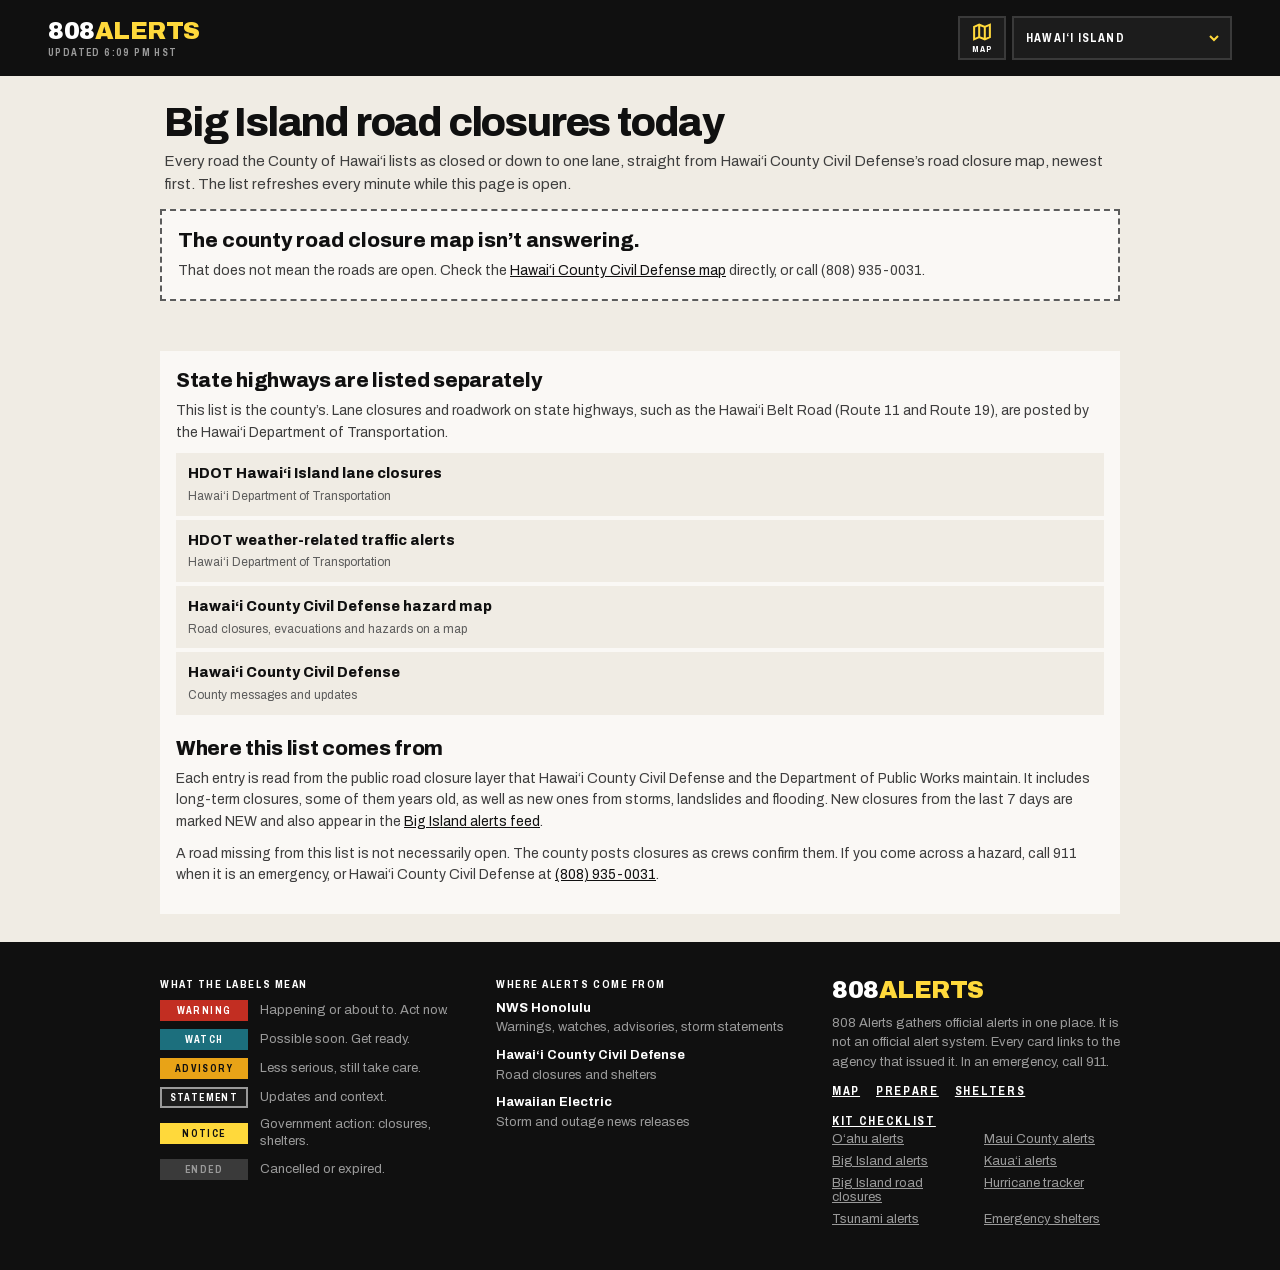
==== commit 49ea4316: "Make the feed wrapper the one main landmark, put the H1 first, add a skip link The hero, county boar" ====
--- a/big-island-road-closures/index.html
+++ b/big-island-road-closures/index.html
@@ -41,6 +41,9 @@
 a{color:var(--ink)}
 button,select{font:inherit;color:inherit;cursor:pointer}
 :focus-visible{outline:2px solid var(--accent);outline-offset:2px}
+.skip{position:absolute;left:8px;top:-100px;z-index:100;background:var(--accent);color:var(--ink);padding:10px 14px;font-size:14px;font-weight:800;text-decoration:none}
+.skip:focus{top:8px}
+#feedwrap:focus,#detail:focus{outline:none}
 .sr{position:absolute;width:1px;height:1px;overflow:hidden;clip:rect(0 0 0 0);white-space:nowrap}
 .n{font-stretch:77%;font-weight:700;letter-spacing:.14em}
 [hidden]{display:none!important}
@@ -66,7 +69,7 @@
 .banner a{font-weight:800}
 
 /* feed */
-main{padding:0 12px 28px;display:flex;flex-direction:column;gap:10px;max-width:960px;margin:0 auto}
+:where(#feed,#detail>main){padding:0 12px 28px;display:flex;flex-direction:column;gap:10px;max-width:960px;margin:0 auto}
 .rule{display:flex;align-items:center;gap:10px;padding:14px 4px 0}
 .rule span:first-child{font-size:11px;white-space:nowrap}
 .rule span:last-child{flex-grow:1;height:2px;background:var(--ink);display:block}
@@ -202,7 +205,7 @@
   .bar{padding:16px 48px}
   .wm{font-size:24px}
   .pick select{width:220px}
-  main{padding:8px 0 40px;width:960px}
+  :where(#feed,#detail>main){padding:8px 0 40px;width:100%;max-width:960px}
   .card{display:grid;grid-template-columns:124px minmax(0,1fr) 156px;grid-auto-rows:auto}
   .card .c-top{display:contents}
   .card .c-id{grid-column:1;grid-row:1/span 6;padding:18px 16px;border-right:2px solid var(--line);gap:10px}
@@ -222,14 +225,14 @@
   .c-foot{margin-top:auto;padding:10px 22px}
   .tiles{display:grid;grid-template-columns:repeat(3,minmax(0,1fr));gap:12px}
   .zones{grid-template-columns:repeat(4,minmax(0,1fr))}
-  .detail main{width:720px}
+  .detail #detail>main{width:720px}
   .f-in{display:grid;grid-template-columns:repeat(3,minmax(0,1fr));gap:48px}
   footer.site{padding:36px 48px 44px}
   .banner{padding:12px 48px}
 }
 
 /* SEO pass, 2026-09-24: page heading, about block, island guides, road closures */
-.kick{max-width:960px;margin:0 auto;padding:14px 16px 0;font-size:10px;color:var(--muted3);font-weight:700}
+.kick{max-width:960px;margin:0 auto;padding:14px 16px 12px;font-size:10px;color:var(--muted3);font-weight:700}
 .morel{font-size:13px;font-weight:700;color:var(--ink)}
 .aboutfeed{max-width:960px;margin:8px auto 0;padding:0 12px}
 .aboutfeed>div,.guide{background:var(--surface);padding:18px 16px}
@@ -267,9 +270,9 @@
 .road .alt{font-size:13px;color:var(--muted3)}
 .road .since{font-size:12px;color:var(--muted3)}
 @media (min-width:900px){
-  .kick{padding:18px 0 0}
+  .kick{padding:18px 0 14px}
   .aboutfeed,.guidewrap{padding-left:0;padding-right:0}
-  .page{width:960px;margin:0 auto;padding:12px 0 40px}
+  .page{width:100%;max-width:960px;margin:0 auto;padding:12px 0 40px}
   .page>h1{font-size:40px}
   .roads{display:grid;grid-template-columns:repeat(2,minmax(0,1fr));gap:10px}
 }
@@ -321,6 +324,7 @@
 .h-btns button,.h-btns a{min-height:44px;padding:0 12px;display:inline-flex;align-items:center;background:var(--ink);color:var(--accent);border:2px solid var(--accent);border-radius:0;text-decoration:none;font-size:11px}
 .h-btns a.pri{display:none}
 .cty{max-width:1200px;margin:0 auto;padding:4px 12px 0}
+.cty+#banners{margin-top:14px}
 .cty-g{display:flex;flex-direction:column;gap:6px;margin-top:10px}
 .ct{background:var(--surface);border:2px solid var(--ink);text-decoration:none;color:var(--ink);display:grid;grid-template-columns:72px minmax(0,1fr);grid-template-areas:"svg h" "svg mf" "svg d";column-gap:12px;row-gap:6px;padding:12px}
 .ct:hover,.ct.cur{box-shadow:inset 0 -6px 0 var(--accent)}
@@ -364,10 +368,13 @@
   .mf .fl{height:30px;font-size:22px}
 }
 .threats .zt span a{color:var(--muted3)}
+/* 900 to 984px: the 960px column needs a gutter, or it sits on the screen edge */
+@media (min-width:900px) and (max-width:984px){:where(#feed,#detail>main),.page,.kick,.aboutfeed,.guidewrap{padding-left:12px;padding-right:12px}}
 
 </style>
 </head>
 <body>
+<a class="skip n" id="skip" href="#feedwrap">Skip to alerts</a>
 <header class="bar">
 <a class="brand" href="/" aria-label="808 Alerts home">
 <span class="wm"><b>808</b><i>ALERTS</i></span>
@@ -389,13 +396,13 @@
 </div>
 </div>
 </header>
-<div id="feedwrap">
-<main class="page">
+<main id="feedwrap" tabindex="-1">
+<div class="page">
 <h1>Big Island road closures today</h1>
 <p class="lead">Every road the County of Hawaiʻi lists as closed or down to one lane, straight from Hawaiʻi County Civil Defense’s road closure map, newest first. The list refreshes every minute while this page is open.</p>
 <div id="banners"></div>
 <div id="roads"><!--SSR:ROADS--><div class="loading">Loading the county road closure list…</div><!--/SSR:ROADS--></div>
-</main>
+</div>
 <div class="guidewrap"><section class="guide">
 <h2>State highways are listed separately</h2>
 <p>This list is the county’s. Lane closures and roadwork on state highways, such as the Hawaiʻi Belt Road (Route 11 and Route 19), are posted by the Hawaiʻi Department of Transportation.</p>
@@ -409,8 +416,8 @@
 <p>Each entry is read from the public road closure layer that Hawaiʻi County Civil Defense and the Department of Public Works maintain. It includes long-term closures, some of them years old, as well as new ones from storms, landslides and flooding. New closures from the last 7 days are marked NEW and also appear in the <a href="/hawaii-island-alerts/">Big Island alerts feed</a>.</p>
 <p>A road missing from this list is not necessarily open. The county posts closures as crews confirm them. If you come across a hazard, call 911 when it is an emergency, or Hawaiʻi County Civil Defense at <a href="tel:8089350031">(808) 935-0031</a>.</p>
 </section></div>
-</div>
-<div id="detail" hidden></div>
+</main>
+<div id="detail" tabindex="-1" hidden></div>
 <footer class="site">
 <div class="f-in">
 <div>
@@ -1198,10 +1205,15 @@
   return act.length ? act[0].level : 'QUIET';
 }
 function scopeName(isl) { return isl === 'ALL' ? 'ALL ISLANDS' : COUNTY_TILE[isl]; }
+// "KAUAʻI + OʻAHU + MAUI" reads as "Kauaʻi, Oʻahu and Maui" in a sentence.
+function placeList(where) {
+  var a = titleCase(where).split(/\s*\+\s*/);
+  return a.length < 2 ? a[0] : a.slice(0, -1).join(', ') + ' and ' + a[a.length - 1];
+}
 function eventList(act) {
   var seen = {}, out = [];
   act.forEach(function (c) {
-    var k = c.event + ' for ' + titleCase(c.where);
+    var k = c.event + ' for ' + placeList(c.where);
     if (!seen[k]) { seen[k] = 1; out.push(k); }
   });
   return out;
@@ -1541,6 +1553,7 @@
   $('#detail').hidden = !detail;
   $('#pick').hidden = detail;
   $('#back').hidden = !detail;
+  $('#skip').setAttribute('href', detail ? '#detail' : '#feedwrap');
   if (detail) renderDetail(); else renderFeed();
 }
 
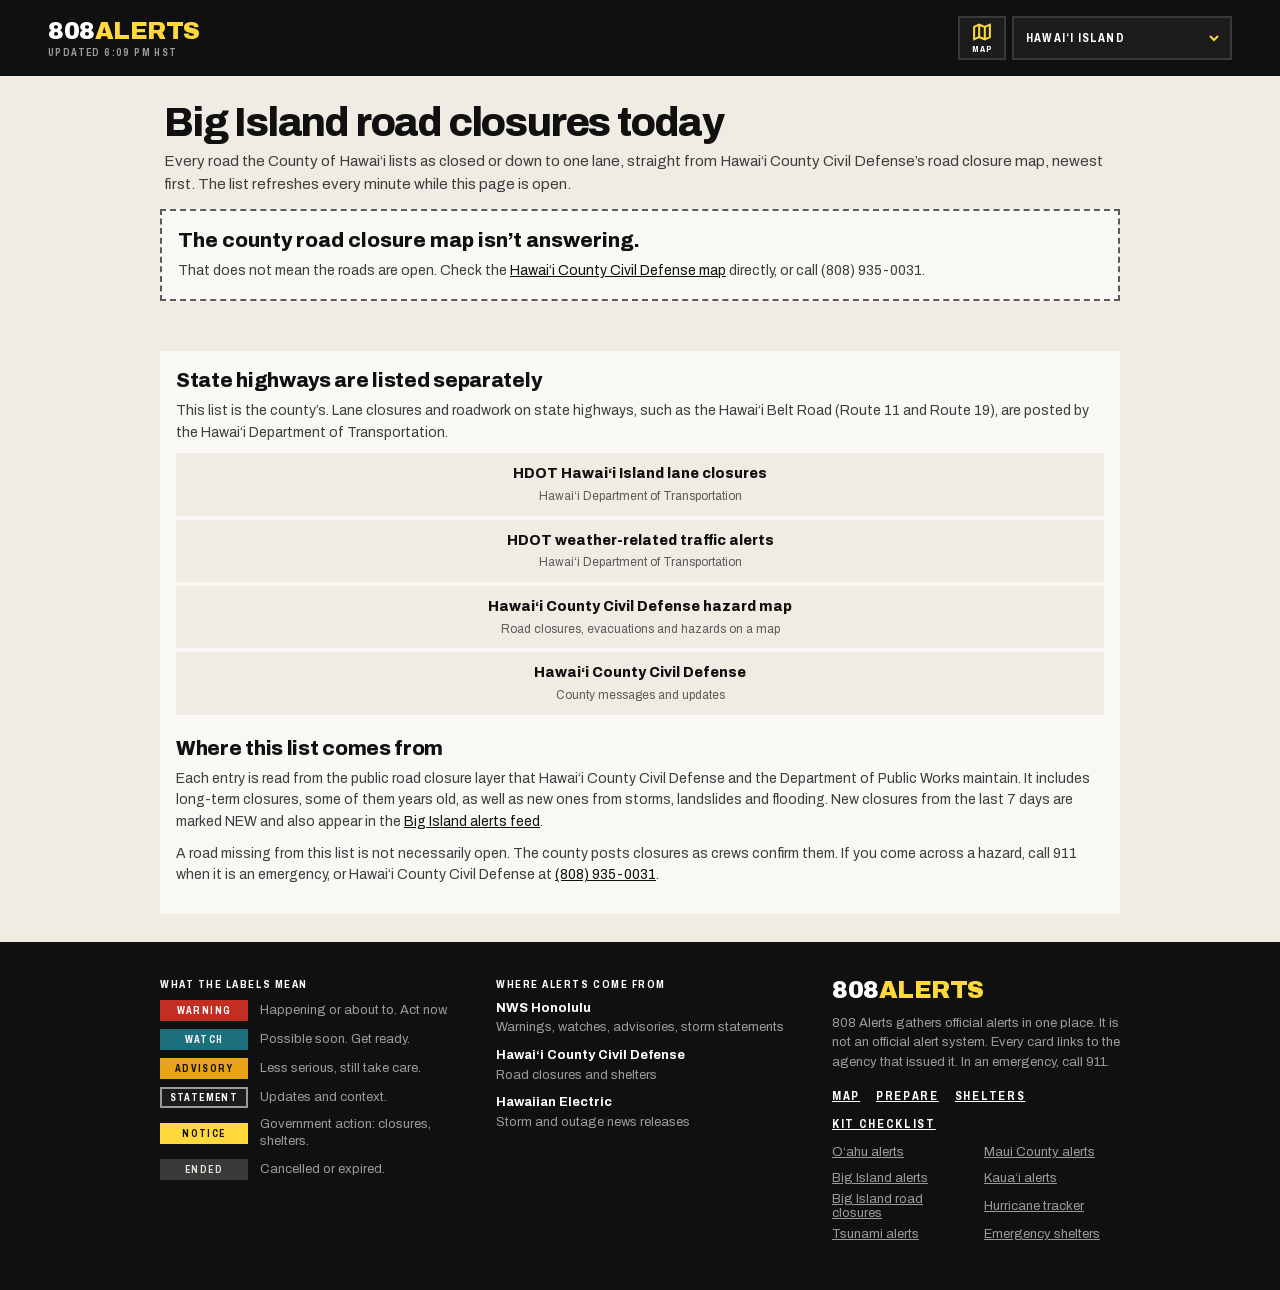
==== commit 0d6662ac: "Fix 320px header reflow, footer tap targets and ENDED tag contrast From an axe-core audit (WCAG 1.4." ====
--- a/big-island-road-closures/index.html
+++ b/big-island-road-closures/index.html
@@ -62,6 +62,16 @@
 .pick select{appearance:none;-webkit-appearance:none;min-height:44px;width:152px;padding:0 34px 0 12px;background:var(--ink2);color:#fff;border:2px solid var(--edge);border-radius:0;font-stretch:77%;font-weight:700;font-size:12px;letter-spacing:.1em}
 .pick svg{position:absolute;right:12px;top:50%;margin-top:-6px;pointer-events:none}
 .back{min-height:44px;display:flex;align-items:center;gap:8px;color:#fff;text-decoration:none;font-size:12px}
+/* 320px reflow: the wordmark (124px), MAP (44px) and the island select must fit
+   in 320 with no sideways scroll. 114px leaves room for HAWAIʻI ISLAND, the
+   longest name, at 11px. */
+@media (max-width:379px){
+  .bar{padding:12px;gap:8px}
+  .hr{gap:4px}
+  .mapbtn{min-width:44px;padding:0 6px}
+  .pick select{width:114px;padding:0 22px 0 8px;font-size:11px;letter-spacing:.05em}
+  .pick svg{right:7px}
+}
 
 /* banners */
 .banner{background:var(--advis);color:var(--ink);padding:12px 16px;display:flex;flex-direction:column;gap:4px;font-size:13px;line-height:1.45}
@@ -190,15 +200,15 @@
 .legend .tag{font-size:10px;text-align:center}
 .legend .t-STATEMENT{background:var(--ink2);color:#fff;border-color:var(--muted)}
 .legend .t-NOTICE{background:var(--accent);color:var(--ink);border-color:var(--accent)}
-.legend .t-ENDED{background:var(--edge);color:var(--muted);border-color:var(--edge)}
+.legend .t-ENDED{background:var(--edge);color:var(--line);border-color:var(--edge)}
 .srcs{display:flex;flex-direction:column;gap:10px;font-size:13px;line-height:1.35}
 .srcs div{display:flex;flex-direction:column;gap:2px}
 .srcs b{color:#fff;font-weight:700}
 .about p{margin:12px 0;font-size:13px;line-height:1.5}
-.links{display:flex;flex-wrap:wrap;gap:16px;font-size:12px}
-.links a{color:#fff}
-.more-l{display:grid;grid-template-columns:repeat(2,minmax(0,1fr));gap:8px 16px;font-size:13px;margin-top:4px}
-.more-l a{color:var(--muted)}
+.links{display:flex;flex-wrap:wrap;gap:4px 16px;font-size:12px}
+.links a{color:#fff;display:inline-flex;align-items:center;min-height:24px}
+.more-l{display:grid;grid-template-columns:repeat(2,minmax(0,1fr));gap:2px 16px;font-size:13px;margin-top:4px}
+.more-l a{color:var(--muted);display:inline-flex;align-items:center;min-height:24px}
 .more-l a:hover{color:#fff}
 
 @media (min-width:900px){
@@ -247,7 +257,7 @@
 .guide ul{margin:0 0 12px;padding-left:18px;font-size:14px;line-height:1.55;color:var(--body)}
 .guide ul.links{list-style:none;padding:0;display:flex;flex-direction:column;gap:4px}
 .guide ul.links li{background:var(--surface2);padding:10px 12px}
-.guide ul.links a{font-weight:800;color:var(--ink);text-decoration:none;display:flex;flex-direction:column;gap:2px}
+.guide ul.links a{font-weight:800;color:var(--ink);text-decoration:none;display:flex;flex-direction:column;justify-content:center;gap:2px;min-height:24px}
 .guide ul.links a:hover{text-decoration:underline}
 .guide .p{font-weight:400;font-size:12px;color:var(--muted3)}
 .guide .meta{display:block;font-size:12px;color:var(--muted3);margin-top:3px}
@@ -418,6 +428,8 @@
 </section></div>
 </main>
 <div id="detail" tabindex="-1" hidden></div>
+<div class="sr" id="say-polite" role="status" aria-live="polite" aria-atomic="true"></div>
+<div class="sr" id="say-now" aria-live="assertive" aria-atomic="true"></div>
 <footer class="site">
 <div class="f-in">
 <div>
@@ -965,14 +977,14 @@
   isl = isl || 'ALL';
   var out = '';
   if (S.nws.status === 'fail') {
-    out += '<div class="banner" role="status"><strong>CAN’T REACH THE NATIONAL WEATHER SERVICE</strong><span>' +
+    out += '<div class="banner"><strong>CAN’T REACH THE NATIONAL WEATHER SERVICE</strong><span>' +
       (S.nws.at ? 'Last good check was ' + esc(whenShort(S.nws.at)) + ', so NWS alerts below may be out of date. ' : 'NWS alerts are missing below until it answers. ') +
       'Retrying every minute. <a href="' + NWS_PAGE + '" target="_blank" rel="noopener">Check weather.gov directly</a></span></div>';
   }
   var others = [];
   if ((isl === 'ALL' || isl === 'HAW') && (S.roads.status === 'fail' || S.shelters.status === 'fail')) others.push('Hawaiʻi County Civil Defense (road closures and shelters)');
   if (isl !== 'KAU' && S.heco.status === 'fail') others.push('Hawaiian Electric updates');
-  if (others.length) out += '<div class="banner" role="status"><strong>SOME SOURCES AREN’T ANSWERING</strong><span>Couldn’t load ' + esc(others.join(' or ')) + '. Anything from them is missing below, which does not mean nothing is happening.</span></div>';
+  if (others.length) out += '<div class="banner"><strong>SOME SOURCES AREN’T ANSWERING</strong><span>Couldn’t load ' + esc(others.join(' or ')) + '. Anything from them is missing below, which does not mean nothing is happening.</span></div>';
   return out;
 }
 
@@ -1369,6 +1381,96 @@
   }).join('') + '</div>';
 }
 
+/* ---------- screen reader announcements (added 2026-11-04) ----------
+   The feed redraws itself every minute, which a screen reader user cannot see.
+   alertSnapshot() records what is showing for one island filter; announce()
+   compares the last record with a new one and returns the sentences to speak.
+   No DOM here, so the server copy can be tested in Node (test-announce.mjs).
+   ui.js calls it only after a refresh, never on the 30-second redraw or the
+   ended-alerts toggle, and the first call only records (nothing on page load). */
+var LV_WORD = { WARNING: 'warning', WATCH: 'watch', ADVISORY: 'advisory', STATEMENT: 'statement' };
+var HERO_WORD = { WARNING: 'Warning', WATCH: 'Watch', ADVISORY: 'Advisory', STATEMENT: 'Statement', QUIET: 'quiet, no warnings, watches or advisories' };
+
+function alertSnapshot(isl) {
+  var items = nwsActiveFor(isl).map(function (c) {
+    // Every message id in the card's threads, and every id those messages
+    // reference, so an update still matches the alert it updates even when
+    // the older message is no longer in the active list.
+    var ids = [];
+    c.threads.forEach(function (t) {
+      if (t.latest.event === 'Tropical Cyclone Local Statement') ids.push('TCLS');
+      t.msgs.forEach(function (m) { ids.push(m.id); m.refs.forEach(function (r) { ids.push(r); }); });
+    });
+    return { ids: uniq(ids), level: c.level, event: c.event, where: placeList(c.where), t: c.t };
+  });
+  var down = [];
+  if ((isl === 'ALL' || isl === 'HAW') && (S.roads.status === 'fail' || S.shelters.status === 'fail')) down.push('Hawaiʻi County Civil Defense road closures and shelters');
+  if (isl !== 'KAU' && S.heco.status === 'fail') down.push('Hawaiian Electric updates');
+  return { nws: S.nws.status, level: levelFor(isl), items: items, down: down };
+}
+
+function sameAlert(a, b) { return a.ids.some(function (id) { return b.ids.indexOf(id) > -1; }); }
+function alertLine(it) { return it.event + ' for ' + it.where + ', issued ' + tm(it.t); }
+
+// rec is what the last call returned (null on the first call). Returns
+// { rec, polite, assertive }; an empty string means say nothing in that region.
+function announce(rec, snap, isl) {
+  var scope = isl === 'ALL' ? 'all islands' : FILTER_NAME[isl];
+  var out = { rec: rec, polite: '', assertive: '' };
+  if (!rec) {
+    // page load: record, say nothing, even when a source is already down
+    out.rec = { base: snap.nws === 'ok' ? snap : null, nwsDown: snap.nws === 'fail', said: false, down: snap.down };
+    return out;
+  }
+  var polite = [], loud = [];
+  var r = { base: rec.base, nwsDown: rec.nwsDown, said: rec.said, down: snap.down };
+
+  snap.down.filter(function (d) { return rec.down.indexOf(d) < 0; }).forEach(function (d) { polite.push('Couldn’t load ' + d + '. Retrying every minute.'); });
+
+  if (snap.nws === 'fail') {
+    if (!rec.nwsDown) { polite.unshift('Can’t reach the National Weather Service. Alerts on this page may be out of date. Retrying every minute.'); r.said = true; }
+    r.nwsDown = true;
+    out.rec = r; out.polite = polite.join(' ');
+    return out;
+  }
+  if (snap.nws !== 'ok') { out.rec = r; out.polite = polite.join(' '); return out; }
+
+  if (rec.nwsDown && rec.said) polite.unshift('The National Weather Service is answering again.');
+  r.nwsDown = false; r.said = false;
+  r.base = snap;
+  if (!rec.base) { out.rec = r; out.polite = polite.join(' '); return out; } // first good answer: record only
+
+  var prev = rec.base.items;
+  var fresh = [], changed = [];
+  snap.items.forEach(function (it) {
+    var old = prev.filter(function (p) { return sameAlert(p, it); })[0];
+    if (!old) fresh.push(it);
+    else if (old.level !== it.level || old.event !== it.event) changed.push({ old: old, it: it });
+  });
+
+  if (fresh.length > 3) {
+    var top = fresh.slice().sort(function (a, b) { return (LV_RANK[b.level] || 0) - (LV_RANK[a.level] || 0) || b.t - a.t; })[0];
+    var line = fresh.length + ' new alerts. Most serious: ' + alertLine(top) + '.';
+    (top.level === 'WARNING' ? loud : polite).push(line);
+  } else {
+    fresh.forEach(function (it) {
+      var line = 'New ' + (LV_WORD[it.level] || 'alert') + ': ' + alertLine(it) + '.';
+      (it.level === 'WARNING' ? loud : polite).push(line);
+    });
+  }
+  changed.forEach(function (c) {
+    var up = (LV_RANK[c.it.level] || 0) > (LV_RANK[c.old.level] || 0);
+    var line = c.old.event + ' for ' + c.old.where + ' is now ' +
+      (c.it.event !== c.old.event ? (/^[AEIOU]/.test(c.it.event) ? 'an ' : 'a ') + c.it.event : 'a ' + (LV_WORD[c.it.level] || 'alert')) +
+      (c.it.where !== c.old.where ? ' for ' + c.it.where : '') + ', issued ' + tm(c.it.t) + '.';
+    (up && c.it.level === 'WARNING' ? loud : polite).push(line);
+  });
+  if (rec.base.level !== snap.level && HERO_WORD[snap.level]) polite.push('Alert level for ' + scope + ' is now ' + HERO_WORD[snap.level] + '.');
+
+  out.rec = r; out.polite = polite.join(' '); out.assertive = loud.join(' ');
+  return out;
+}
+
 /* ---------- browser layer ----------
    Everything above builds data and HTML strings and runs the same on Cloudflare,
    which uses it to send each page with the current alerts already in it.
@@ -1500,7 +1602,9 @@
     return;
   }
   renderHero();
-  $('#banners').innerHTML = bannerHTML(S.island);
+  // Only touch the banners when they change, so a redraw never re-inserts them.
+  var bh = bannerHTML(S.island), bn = $('#banners');
+  if (bn && bn.innerHTML !== bh) bn.innerHTML = bh;
   feed.innerHTML = feedHTML(S.island, S.showEnded);
   var now = $('#now'); if (now) now.innerHTML = rightNowHTML(S.island);
   var more = $('#more');
@@ -1557,6 +1661,30 @@
   if (detail) renderDetail(); else renderFeed();
 }
 
+/* ---------- screen reader announcements ----------
+   Two visually hidden live regions sit outside #feedwrap and #detail, so no
+   redraw replaces them. Each is emptied a few seconds after it speaks, so the
+   same words can be announced again later. */
+var SAY = { rec: null, timers: {} };
+function speak(id, text) {
+  var el = document.getElementById(id);
+  if (!el || !text) return;
+  clearTimeout(SAY.timers[id]);
+  el.textContent = '';
+  // a short gap so a repeat of the last words still counts as a change
+  setTimeout(function () {
+    el.textContent = text;
+    SAY.timers[id] = setTimeout(function () { el.textContent = ''; }, 7000);
+  }, 150);
+}
+function checkAnnounce() {
+  if (PAGE === 'roads') return;
+  var r = announce(SAY.rec, alertSnapshot(S.island), S.island);
+  SAY.rec = r.rec;
+  speak('say-now', r.assertive);
+  speak('say-polite', r.polite);
+}
+
 function refresh() {
   var jobs = PAGE === 'roads' ? [loadRoads()] : [loadNWS(), loadRoads(), loadShelters(), loadHECO()];
   return Promise.all(jobs).then(function () {
@@ -1564,7 +1692,8 @@
     if (PAGE !== 'roads') assemble();
     updated(); route();
     if (PAGE === 'roads') return;
-    return loadNWSHistory().then(function () { assemble(); route(); });
+    checkAnnounce();
+    return loadNWSHistory().then(function () { assemble(); route(); checkAnnounce(); });
   });
 }
 
